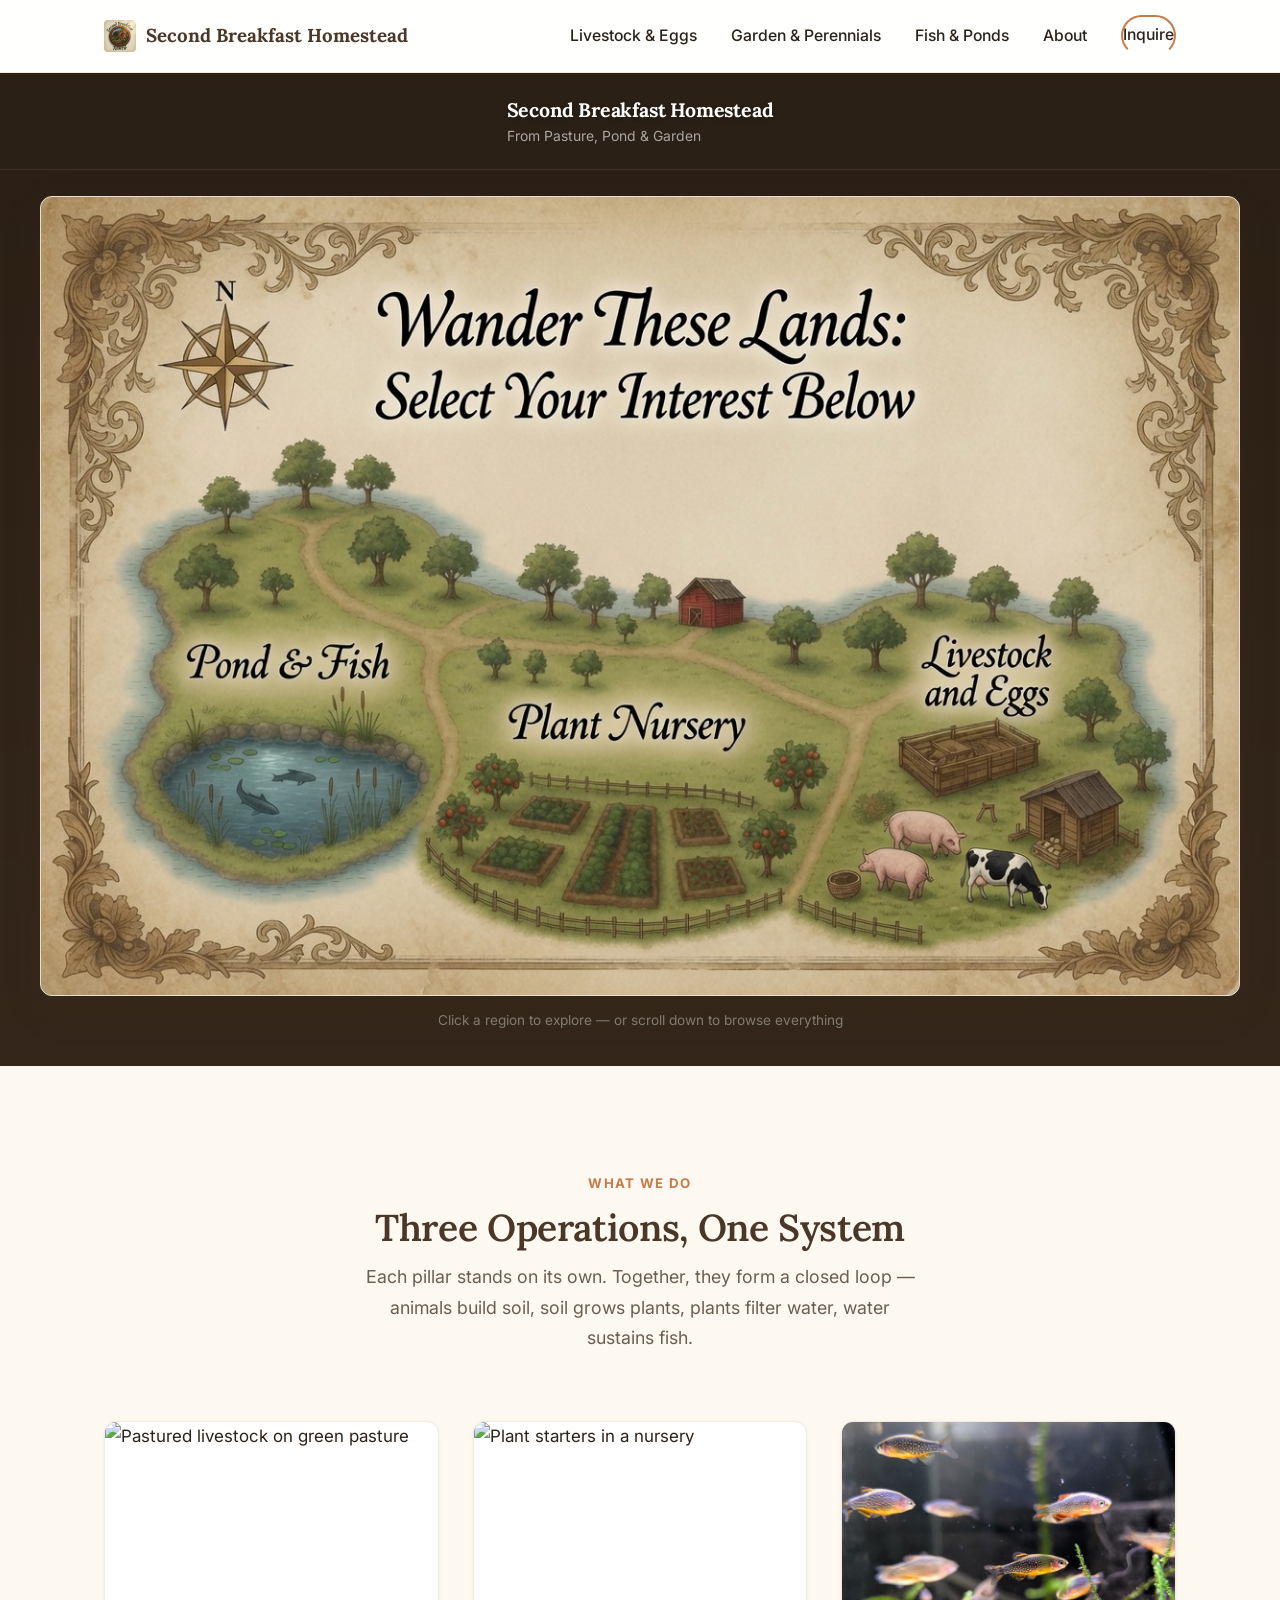
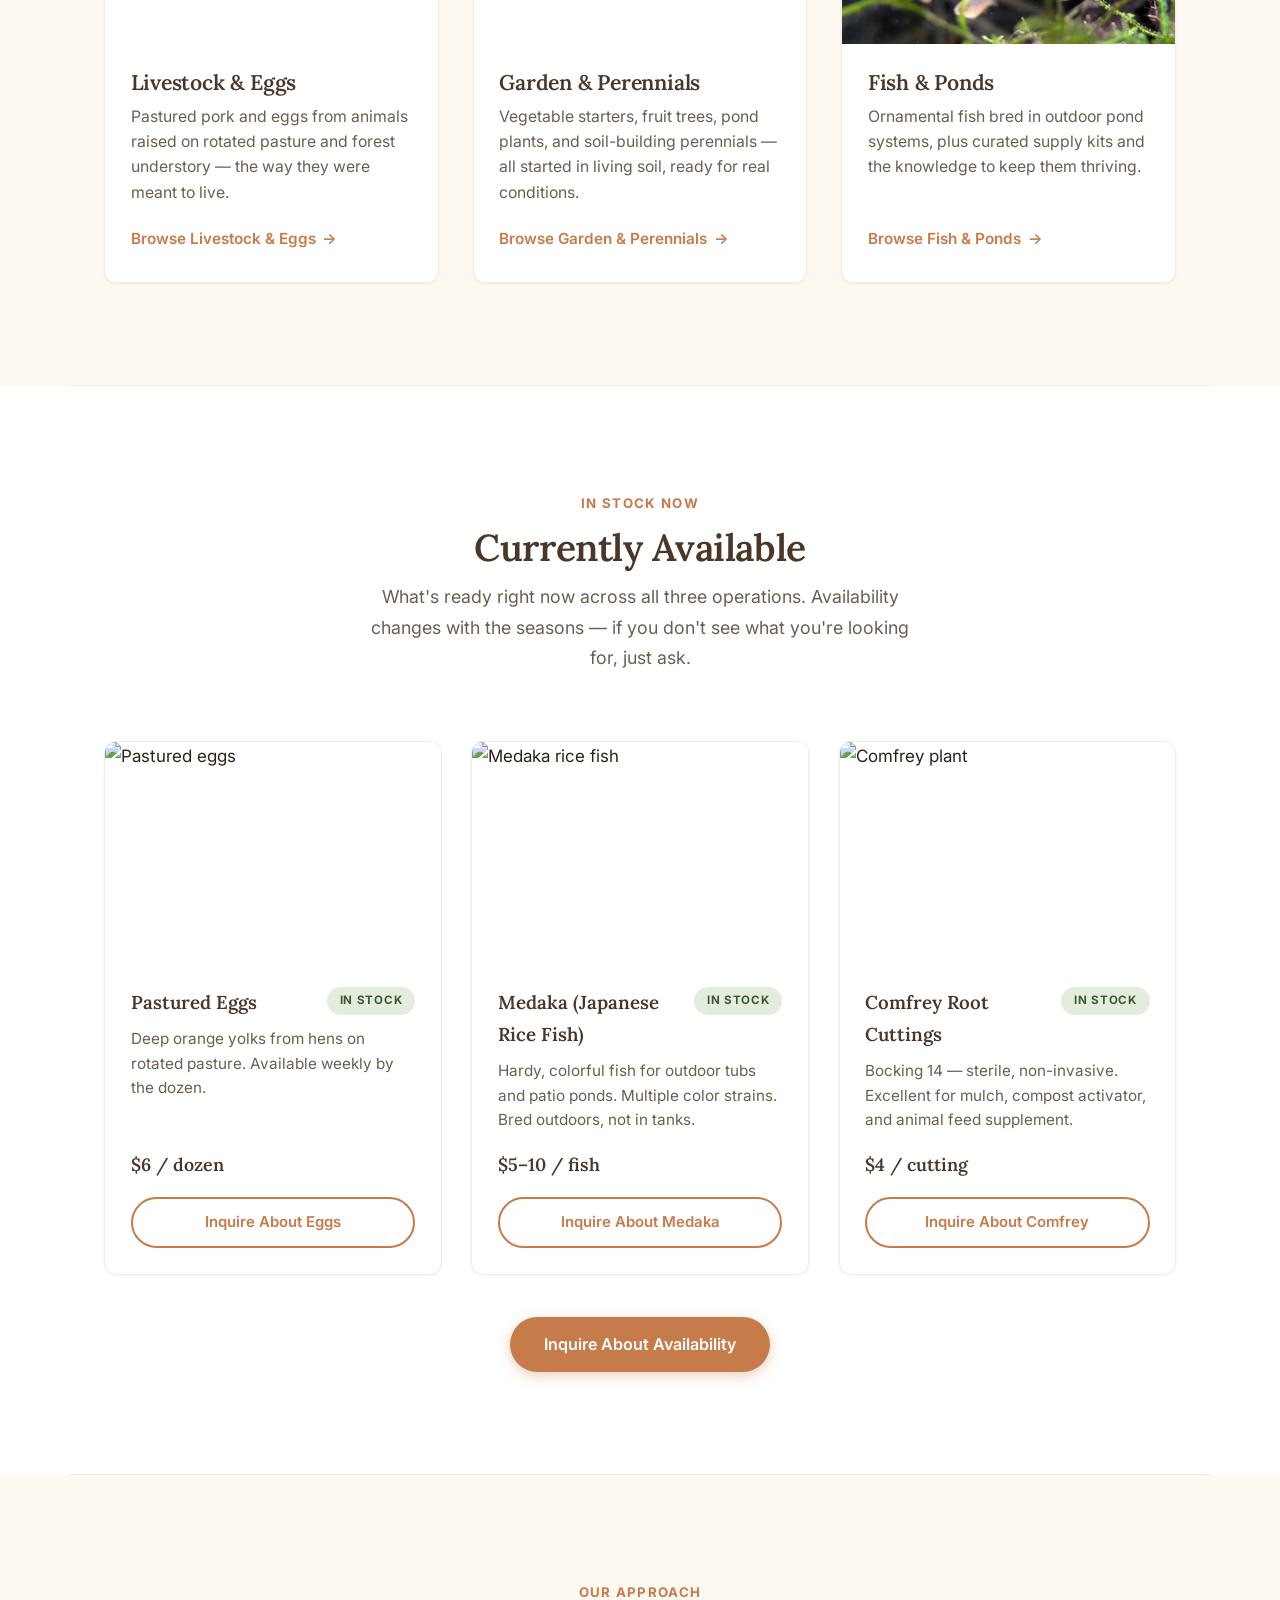
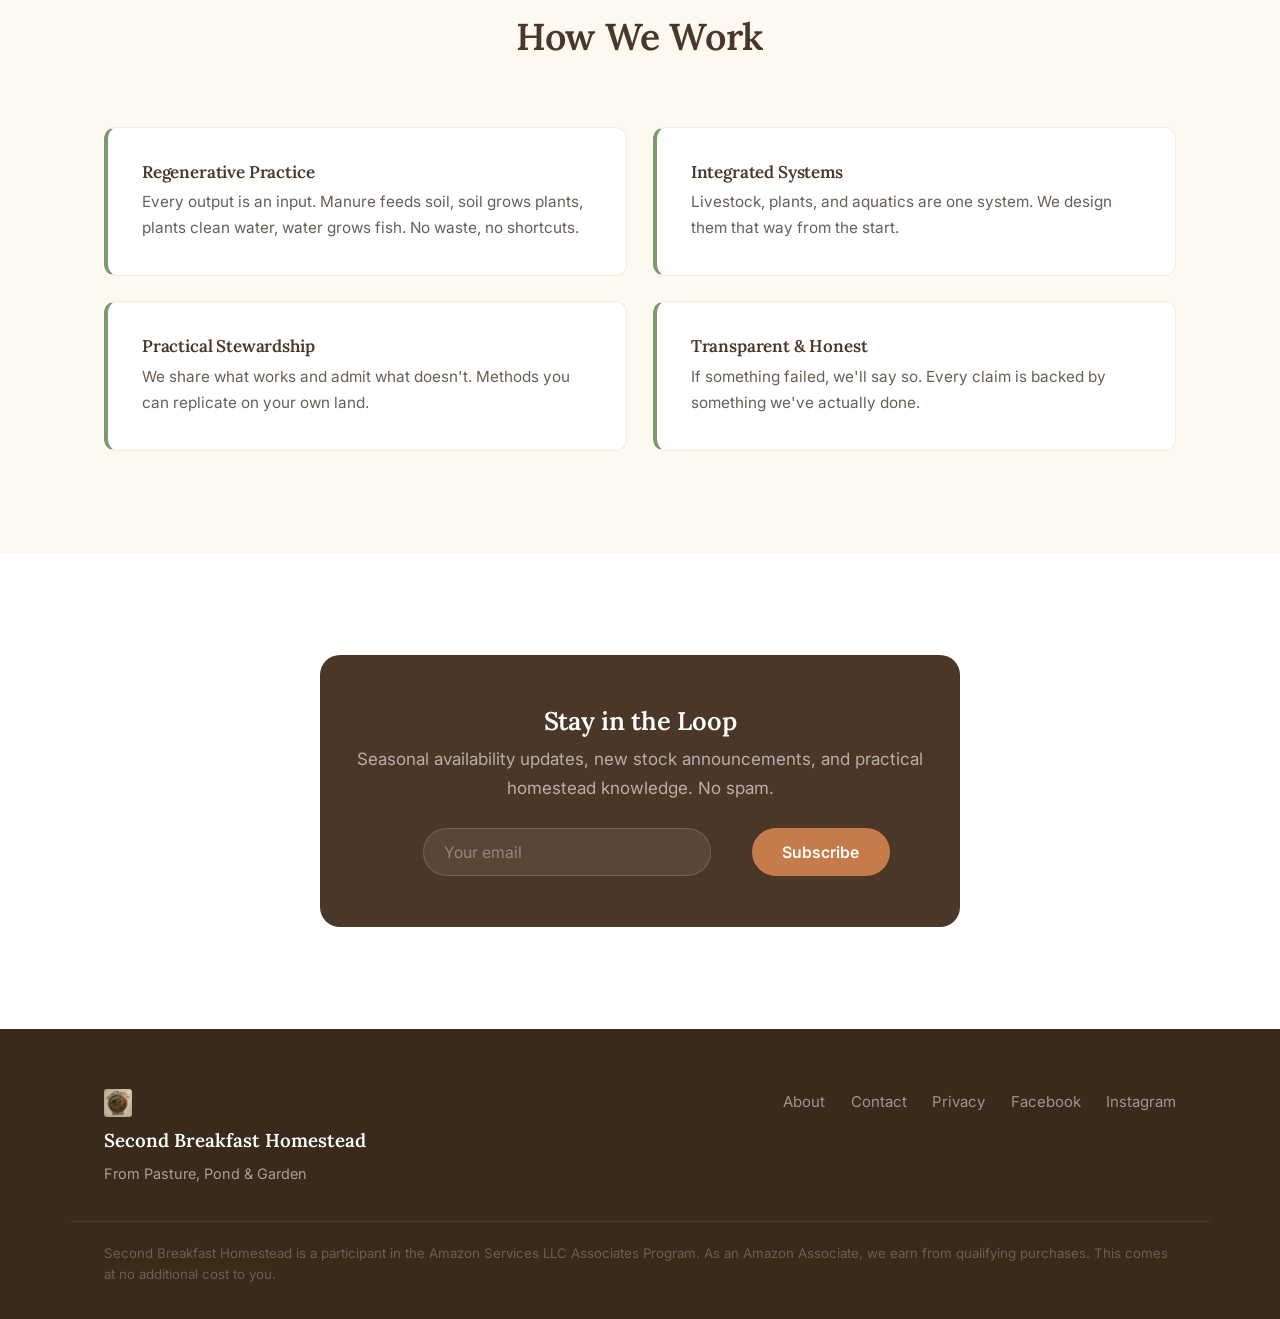
==== index.html @ 535ff6d3 "Dark pastoral backdrop behind header and map, logo removed - Wrapped header + map in .top-block div " ====
<!DOCTYPE html>
<html lang="en">
<head>
  <meta charset="UTF-8">
  <meta name="viewport" content="width=device-width, initial-scale=1.0">
  <title>Second Breakfast Homestead — From Pasture, Pond &amp; Garden</title>
  <meta name="description" content="Regenerative livestock, productive plants, and thriving aquatic life — raised with methods that build soil, clean water, and feed families. Browse what's available and inquire directly.">
  <link rel="preconnect" href="https://fonts.googleapis.com">
  <link rel="preconnect" href="https://fonts.gstatic.com" crossorigin>
  <link href="https://fonts.googleapis.com/css2?family=Inter:wght@400;500;600;700&family=Lora:ital,wght@0,500;0,600;0,700;1,500&display=swap" rel="stylesheet">
  <link rel="stylesheet" href="assets/css/style.css">
  <link rel="icon" type="image/svg+xml" href="data:image/svg+xml,<svg xmlns='http://www.w3.org/2000/svg' viewBox='0 0 100 100'><text y='.9em' font-size='90'>🌱</text></svg>">

  <meta property="og:title" content="Second Breakfast Homestead — From Pasture, Pond &amp; Garden">
  <meta property="og:description" content="Browse what's available from our working homestead: pastured livestock, plant starters, and ornamental fish.">
  <meta property="og:type" content="website">
  <meta property="og:url" content="https://secondbreakfasthomestead.com/">
  <meta property="og:site_name" content="Second Breakfast Homestead">
  <meta property="og:image" content="https://picsum.photos/seed/pasture/1200/630">

  <script type="application/ld+json">
  {
    "@context": "https://schema.org",
    "@type": "Organization",
    "name": "Second Breakfast Homestead",
    "url": "https://secondbreakfasthomestead.com",
    "description": "Regenerative livestock, productive plants, and thriving aquatic life — from pasture, pond, and garden.",
    "parentOrganization": {"@type": "Organization", "name": "Second Breakfast Ranch LLC"}
  }
  </script>
</head>
<body>

<nav class="site-nav">
  <div class="nav-inner">
    <a href="/" class="nav-brand"><img class="nav-logo" src="assets/images/logo.jpg" alt="Second Breakfast Homestead" width="32" height="32">Second Breakfast Homestead</a>
    <ul class="nav-links">
      <li><a href="livestock-eggs.html">Livestock &amp; Eggs</a></li>
      <li><a href="garden-perennials.html">Garden &amp; Perennials</a></li>
      <li><a href="fish-ponds.html">Fish &amp; Ponds</a></li>
      <li><a href="about.html">About</a></li>
      <li><a href="contact.html" class="btn btn-outline btn-sm">Inquire</a></li>
    </ul>
  </div>
</nav>

<!-- Top Block: dark pastoral background -->
<div class="top-block">

<header class="hero-mini">
  <div>
    <h1 class="hero-mini-title">Second Breakfast Homestead</h1>
    <p class="hero-mini-tagline">From Pasture, Pond &amp; Garden</p>
  </div>
</header>

<section id="homestead-map" class="map-hero">
  <figure class="homestead-map">
    <img
      src="assets/images/homestead-map.jpg"
      alt="Hand-drawn Tolkien-style map of Second Breakfast Homestead — three regions connected by winding paths: Pond &amp; Fish, Plant Nursery, and Livestock &amp; Eggs. Click a region to explore."
      loading="eager"
    >
    <a href="fish-ponds.html" class="map-zone map-zone-left" title="Explore Pond &amp; Fish" aria-label="Pond and Fish section">
      <span class="map-zone-label">Pond &amp; Fish</span>
    </a>
    <a href="garden-perennials.html" class="map-zone map-zone-center" title="Explore Plant Nursery" aria-label="Plant Nursery section">
      <span class="map-zone-label">Plant Nursery</span>
    </a>
    <a href="livestock-eggs.html" class="map-zone map-zone-right" title="Explore Livestock &amp; Eggs" aria-label="Livestock and Eggs section">
      <span class="map-zone-label">Livestock &amp; Eggs</span>
    </a>
  </figure>
  <p class="map-instruction">Click a region to explore — or scroll down to browse everything</p>
</section>

</div><!-- /top-block -->

<main>

  <!-- Three Pillars -->
  <section class="section">
    <div class="container">
      <div class="section-header">
        <span class="section-label">What We Do</span>
        <h2>Three Operations, One System</h2>
        <p>Each pillar stands on its own. Together, they form a closed loop — animals build soil, soil grows plants, plants filter water, water sustains fish.</p>
      </div>
      <div class="pillars-grid">
        <!-- Livestock -->
        <article class="pillar-card">
          <img
            class="pillar-card-img"
            src="https://picsum.photos/seed/piglets/600/400"
            alt="Pastured livestock on green pasture"
            loading="lazy"
          >
          <div class="pillar-card-body">
            <h3>Livestock &amp; Eggs</h3>
            <p>Pastured pork and eggs from animals raised on rotated pasture and forest understory — the way they were meant to live.</p>
            <a href="livestock-eggs.html" class="pillar-link">Browse Livestock &amp; Eggs</a>
          </div>
        </article>

        <!-- Garden -->
        <article class="pillar-card">
          <img
            class="pillar-card-img"
            src="https://picsum.photos/seed/seedlings/600/400"
            alt="Plant starters in a nursery"
            loading="lazy"
          >
          <div class="pillar-card-body">
            <h3>Garden &amp; Perennials</h3>
            <p>Vegetable starters, fruit trees, pond plants, and soil-building perennials — all started in living soil, ready for real conditions.</p>
            <a href="garden-perennials.html" class="pillar-link">Browse Garden &amp; Perennials</a>
          </div>
        </article>

        <!-- Fish -->
        <article class="pillar-card">
          <img
            class="pillar-card-img"
            src="assets/images/celestial-pearl-danios.jpg"
            alt="Celestial Pearl Danios in a planted aquarium"
            loading="lazy"
          >
          <div class="pillar-card-body">
            <h3>Fish &amp; Ponds</h3>
            <p>Ornamental fish bred in outdoor pond systems, plus curated supply kits and the knowledge to keep them thriving.</p>
            <a href="fish-ponds.html" class="pillar-link">Browse Fish &amp; Ponds</a>
          </div>
        </article>
      </div>
    </div>
  </section>

  <hr class="section-divider">

  <!-- Currently Available -->
  <section id="available" class="section section-alt">
    <div class="container">
      <div class="section-header">
        <span class="section-label">In Stock Now</span>
        <h2>Currently Available</h2>
        <p>What's ready right now across all three operations. Availability changes with the seasons — if you don't see what you're looking for, just ask.</p>
      </div>

      <div class="availability-grid">
        <!-- Eggs -->
        <div class="product-card">
          <img class="product-card-img" src="https://picsum.photos/seed/fresheggs/600/380" alt="Pastured eggs" loading="lazy">
          <div class="product-card-body">
            <div class="product-header">
              <span class="product-name">Pastured Eggs</span>
              <span class="product-badge badge-in-stock">In Stock</span>
            </div>
            <p class="product-desc">Deep orange yolks from hens on rotated pasture. Available weekly by the dozen.</p>
            <div class="product-price">$6 / dozen</div>
            <a href="contact.html?item=Pastured%20Eggs" class="btn-inquire">Inquire About Eggs</a>
          </div>
        </div>

        <!-- Medaka -->
        <div class="product-card">
          <img class="product-card-img" src="https://picsum.photos/seed/medakafish/600/380" alt="Medaka rice fish" loading="lazy">
          <div class="product-card-body">
            <div class="product-header">
              <span class="product-name">Medaka (Japanese Rice Fish)</span>
              <span class="product-badge badge-in-stock">In Stock</span>
            </div>
            <p class="product-desc">Hardy, colorful fish for outdoor tubs and patio ponds. Multiple color strains. Bred outdoors, not in tanks.</p>
            <div class="product-price">$5–10 / fish</div>
            <a href="contact.html?item=Medaka" class="btn-inquire">Inquire About Medaka</a>
          </div>
        </div>

        <!-- Comfrey -->
        <div class="product-card">
          <img class="product-card-img" src="https://picsum.photos/seed/comfrey/600/380" alt="Comfrey plant" loading="lazy">
          <div class="product-card-body">
            <div class="product-header">
              <span class="product-name">Comfrey Root Cuttings</span>
              <span class="product-badge badge-in-stock">In Stock</span>
            </div>
            <p class="product-desc">Bocking 14 — sterile, non-invasive. Excellent for mulch, compost activator, and animal feed supplement.</p>
            <div class="product-price">$4 / cutting</div>
            <a href="contact.html?item=Comfrey%20Cuttings" class="btn-inquire">Inquire About Comfrey</a>
          </div>
        </div>
      </div>

      <div class="availability-cta">
        <a href="contact.html" class="btn btn-primary">Inquire About Availability</a>
      </div>
    </div>
  </section>

  <hr class="section-divider">

  <!-- Values -->
  <section class="section">
    <div class="container">
      <div class="section-header">
        <span class="section-label">Our Approach</span>
        <h2>How We Work</h2>
      </div>
      <div class="values-grid">
        <div class="value-card">
          <h4>Regenerative Practice</h4>
          <p>Every output is an input. Manure feeds soil, soil grows plants, plants clean water, water grows fish. No waste, no shortcuts.</p>
        </div>
        <div class="value-card">
          <h4>Integrated Systems</h4>
          <p>Livestock, plants, and aquatics are one system. We design them that way from the start.</p>
        </div>
        <div class="value-card">
          <h4>Practical Stewardship</h4>
          <p>We share what works and admit what doesn't. Methods you can replicate on your own land.</p>
        </div>
        <div class="value-card">
          <h4>Transparent &amp; Honest</h4>
          <p>If something failed, we'll say so. Every claim is backed by something we've actually done.</p>
        </div>
      </div>
    </div>
  </section>

  <!-- Newsletter -->
  <section class="section section-alt">
    <div class="container">
      <div class="newsletter-block">
        <h3>Stay in the Loop</h3>
        <p>Seasonal availability updates, new stock announcements, and practical homestead knowledge. No spam.</p>
        <form action="https://app.kit.com/forms/REPLACE_WITH_FORM_ID/subscriptions" class="seva-form formkit-form" method="post" data-sv-form="REPLACE_WITH_FORM_ID" data-uid="REPLACE_WITH_UID" data-format="inline" data-version="5" data-options="{&quot;settings&quot;:{&quot;after_subscribe&quot;:{&quot;action&quot;:&quot;message&quot;,&quot;success_message&quot;:&quot;Success! Now check your email.&quot;},&quot;recaptcha&quot;:{&quot;enabled&quot;:false}}}" style="max-width: 500px; margin: 0 auto; width: 100%;">
          <div data-style="full" style="display: block; width: 100%;">
            <div data-element="column" class="formkit-column" style="padding: 0;">
              <ul class="formkit-alert formkit-alert-error" data-element="errors" data-group="alert"></ul>
              <div data-element="fields" class="seva-fields formkit-fields" style="display: flex; gap: 8px; justify-content: center; flex-wrap: wrap;">
                <div class="formkit-field" style="flex: 1; min-width: 160px;">
                  <input class="formkit-input" name="email_address" aria-label="Email Address" placeholder="Your email" required type="email">
                </div>
                <button data-element="submit" class="formkit-submit" style="font-family: var(--font-body);">
                  <div class="formkit-spinner" style="display: none;"><div></div><div></div><div></div></div>
                  <span>Subscribe</span>
                </button>
              </div>
            </div>
          </div>
        </form>
      </div>
    </div>
  </section>

</main>

<footer class="site-footer">
  <div class="footer-inner">
    <div>
      <img class="footer-logo" src="assets/images/logo.jpg" alt="Second Breakfast Homestead" width="28" height="28">
      <div class="footer-brand">Second Breakfast Homestead</div>
      <div style="font-size:0.85rem; margin-top:0.2rem;">From Pasture, Pond &amp; Garden</div>
    </div>
    <ul class="footer-links">
      <li><a href="about.html">About</a></li>
      <li><a href="contact.html">Contact</a></li>
      <li><a href="privacy.html">Privacy</a></li>
      <li><a href="https://www.facebook.com/SecondBreakfastRanch/" rel="noopener" target="_blank">Facebook</a></li>
      <li><a href="https://www.instagram.com/secondbreakfasthomestead" rel="noopener" target="_blank">Instagram</a></li>
    </ul>
  </div>
  <div class="footer-disclosure">
    <p>Second Breakfast Homestead is a participant in the Amazon Services LLC Associates Program. As an Amazon Associate, we earn from qualifying purchases. This comes at no additional cost to you.</p>
  </div>
</footer>

</body>
</html>
---- assets/css/style.css ----
/* ========================================
   Second Breakfast Homestead — Main Stylesheet v2
   From Pasture, Pond & Garden
   Modern, clean, grounded.
   ======================================== */

:root {
  /* Core palette */
  --color-primary: #C67B4B;
  --color-primary-dark: #A86235;
  --color-primary-light: #E8C9B0;
  --color-secondary: #7A9A6B;
  --color-secondary-dark: #5F7A52;
  --color-secondary-light: #C5D9B8;
  --color-dark: #4A3728;
  --color-dark-soft: #3A2A1C;
  --color-light: #FDF8F0;
  --color-accent: #6B8E9B;
  --color-accent-dark: #52717C;
  --color-accent-light: #B8CFD7;

  /* Derived */
  --color-text: #2D2219;
  --color-text-light: #6B5E52;
  --color-text-muted: #9B8E82;
  --color-border: #E8DDD0;
  --color-border-light: #F2EBE2;
  --color-card-bg: #FFFFFF;

  /* Typography */
  --font-heading: 'Lora', 'Merriweather', Georgia, serif;
  --font-body: 'Inter', 'Source Sans 3', -apple-system, sans-serif;

  /* Spacing */
  --max-width: 1140px;
  --section-gap: 6rem;

  /* Shadows */
  --shadow-sm: 0 1px 3px rgba(74, 55, 40, 0.06);
  --shadow-md: 0 4px 16px rgba(74, 55, 40, 0.08);
  --shadow-lg: 0 12px 40px rgba(74, 55, 40, 0.12);
  --shadow-xl: 0 20px 60px rgba(74, 55, 40, 0.15);

  /* Radius */
  --radius-sm: 6px;
  --radius-md: 12px;
  --radius-lg: 20px;

  /* Transitions */
  --transition: 0.25s ease;
  --transition-slow: 0.35s ease;
}

/* ========================================
   Reset & Base
   ======================================== */
*, *::before, *::after {
  box-sizing: border-box;
  margin: 0;
  padding: 0;
}

html {
  font-size: 17px;
  scroll-behavior: smooth;
}

body {
  font-family: var(--font-body);
  color: var(--color-text);
  background: var(--color-light);
  line-height: 1.7;
  -webkit-font-smoothing: antialiased;
}

img {
  max-width: 100%;
  height: auto;
  display: block;
}

/* ========================================
   Typography Scale
   ======================================== */
h1, h2, h3, h4, h5 {
  font-family: var(--font-heading);
  font-weight: 600;
  line-height: 1.2;
  color: var(--color-dark);
  letter-spacing: -0.01em;
}

h1 { font-size: clamp(2.2rem, 5vw, 3.4rem); }
h2 { font-size: clamp(1.6rem, 3vw, 2.2rem); }
h3 { font-size: 1.3rem; }
h4 { font-size: 1.05rem; }

p {
  margin-bottom: 1rem;
  color: var(--color-text-light);
}
p:last-child { margin-bottom: 0; }

a {
  color: var(--color-primary);
  text-decoration: none;
  transition: color var(--transition);
}
a:hover { color: var(--color-primary-dark); }

/* ========================================
   Layout Utilities
   ======================================== */
.container {
  max-width: var(--max-width);
  margin: 0 auto;
  padding: 0 2rem;
}

.section {
  padding: var(--section-gap) 0;
}

.section-sm {
  padding: 3.5rem 0;
}

.section-alt {
  background: #FFF;
}

.section-header {
  text-align: center;
  margin-bottom: 4rem;
}

.section-header h2 {
  margin-bottom: 0.75rem;
}

.section-header p {
  color: var(--color-text-light);
  max-width: 560px;
  margin: 0 auto;
  font-size: 1.05rem;
}

.section-label {
  display: inline-block;
  font-family: var(--font-body);
  font-size: 0.78rem;
  font-weight: 700;
  text-transform: uppercase;
  letter-spacing: 0.1em;
  color: var(--color-primary);
  margin-bottom: 0.6rem;
}

/* ========================================
   Navigation
   ======================================== */
.site-nav {
  background: rgba(255, 255, 255, 0.92);
  backdrop-filter: blur(12px);
  -webkit-backdrop-filter: blur(12px);
  border-bottom: 1px solid var(--color-border-light);
  padding: 0.9rem 0;
  position: sticky;
  top: 0;
  z-index: 100;
}

.nav-inner {
  display: flex;
  align-items: center;
  justify-content: space-between;
  max-width: var(--max-width);
  margin: 0 auto;
  padding: 0 2rem;
}

.nav-brand {
  font-family: var(--font-heading);
  font-size: 1.1rem;
  font-weight: 700;
  color: var(--color-dark);
  text-decoration: none;
  display: flex;
  align-items: center;
  gap: 0.6rem;
}
.nav-brand:hover { color: var(--color-primary); }

.nav-logo {
  height: 32px;
  width: auto;
  border-radius: 4px;
}

.nav-links {
  display: flex;
  align-items: center;
  gap: 2rem;
  list-style: none;
}

.nav-links a {
  color: var(--color-text);
  font-size: 0.93rem;
  font-weight: 500;
  padding: 0.3rem 0;
  border-bottom: 2px solid transparent;
  transition: border-color var(--transition), color var(--transition);
}
.nav-links a:hover,
.nav-links a.active {
  color: var(--color-primary);
  border-bottom-color: var(--color-primary);
}

/* ========================================
   Buttons
   ======================================== */
.btn {
  display: inline-flex;
  align-items: center;
  gap: 0.4rem;
  padding: 0.8rem 2rem;
  font-family: var(--font-body);
  font-size: 0.95rem;
  font-weight: 600;
  border: none;
  border-radius: 50px;
  cursor: pointer;
  text-decoration: none;
  transition: all var(--transition);
  white-space: nowrap;
}

.btn-primary {
  background: var(--color-primary);
  color: #FFF;
  box-shadow: 0 4px 14px rgba(198, 123, 75, 0.35);
}
.btn-primary:hover {
  background: var(--color-primary-dark);
  color: #FFF;
  box-shadow: 0 6px 20px rgba(198, 123, 75, 0.45);
  transform: translateY(-2px);
}

.btn-outline {
  background: transparent;
  border: 2px solid var(--color-primary);
  color: var(--color-primary);
}
.btn-outline:hover {
  background: var(--color-primary);
  color: #FFF;
  transform: translateY(-2px);
}

.btn-white {
  background: #FFF;
  color: var(--color-dark);
  box-shadow: var(--shadow-md);
}
.btn-white:hover {
  box-shadow: var(--shadow-lg);
  transform: translateY(-2px);
}

.btn-sm {
  padding: 0.55rem 1.3rem;
  font-size: 0.85rem;
}

/* ========================================
   Top Block — dark pastoral backdrop
   ======================================== */
.top-block {
  background:
    linear-gradient(rgba(30, 22, 14, 0.72), rgba(36, 26, 16, 0.58)),
    url('https://picsum.photos/seed/pasture/1600/800') center/cover no-repeat;
  background-color: var(--color-dark);
}

/* ========================================
   Compact Header
   ======================================== */
.hero-mini {
  display: flex;
  align-items: center;
  justify-content: center;
  padding: 1.5rem 1.5rem 1.25rem;
  background: none;
  border-bottom: 1px solid rgba(255,255,255,0.08);
}

.hero-mini-title {
  font-family: var(--font-heading);
  font-size: 1.15rem;
  font-weight: 700;
  color: #FFF;
  line-height: 1.2;
  margin: 0;
  text-shadow: 0 1px 4px rgba(0,0,0,0.3);
}

.hero-mini-tagline {
  font-family: var(--font-body);
  font-size: 0.82rem;
  color: rgba(255,255,255,0.6);
  margin: 0.15rem 0 0;
}

/* ========================================
   Map Hero
   ======================================== */
.map-hero {
  padding: 1.5rem 0 2rem;
  background: none;
}

.map-instruction {
  text-align: center;
  font-size: 0.8rem;
  color: rgba(255,255,255,0.4);
  margin-top: 0.75rem;
  padding: 0 1.5rem;
}

/* ========================================
   Pillar Section
   ======================================== */
.pillars-grid {
  display: grid;
  grid-template-columns: repeat(3, 1fr);
  gap: 2rem;
  align-items: stretch;
}

.pillar-card {
  background: var(--color-card-bg);
  border-radius: var(--radius-md);
  overflow: hidden;
  box-shadow: var(--shadow-sm);
  transition: transform var(--transition-slow), box-shadow var(--transition-slow);
  border: 1px solid var(--color-border-light);
  display: flex;
  flex-direction: column;
  height: 100%;
}

.pillar-card:hover {
  transform: translateY(-6px);
  box-shadow: var(--shadow-lg);
}

.pillar-card-img {
  width: 100%;
  aspect-ratio: 3 / 2;
  object-fit: cover;
}

.pillar-card-body {
  padding: 1.5rem 1.5rem 1.75rem;
  display: flex;
  flex-direction: column;
  flex: 1;
}

.pillar-card-body h3 {
  font-size: 1.25rem;
  margin-bottom: 0.5rem;
}

.pillar-card-body p {
  color: var(--color-text-light);
  font-size: 0.93rem;
  margin-bottom: 1.25rem;
  line-height: 1.6;
  flex: 1;
}

.pillar-link {
  display: inline-flex;
  align-items: center;
  gap: 0.4rem;
  font-weight: 600;
  font-size: 0.9rem;
  color: var(--color-primary);
  transition: gap var(--transition);
}
.pillar-link:hover { gap: 0.6rem; }
.pillar-link::after {
  content: "→";
  transition: transform var(--transition);
}

/* ========================================
   Availability Section
   ======================================== */
.availability-grid {
  display: grid;
  grid-template-columns: repeat(3, 1fr);
  gap: 1.75rem;
  align-items: stretch;
}

.product-card {
  background: #FFF;
  border: 1px solid var(--color-border-light);
  border-radius: var(--radius-md);
  overflow: hidden;
  box-shadow: var(--shadow-sm);
  display: flex;
  flex-direction: column;
  height: 100%;
  transition: transform var(--transition-slow), box-shadow var(--transition-slow);
}
.product-card:hover {
  transform: translateY(-4px);
  box-shadow: var(--shadow-md);
}

.product-card-img {
  width: 100%;
  aspect-ratio: 3 / 2;
  object-fit: contain;
  background: #FFF;
}

.product-card-body {
  padding: 1.25rem 1.5rem 1.5rem;
  display: flex;
  flex-direction: column;
  flex: 1;
}

.product-header {
  display: flex;
  justify-content: space-between;
  align-items: flex-start;
  gap: 0.75rem;
  margin-bottom: 0.5rem;
}

.product-name {
  font-family: var(--font-heading);
  font-size: 1.1rem;
  font-weight: 600;
  color: var(--color-dark);
}

.product-badge {
  font-size: 0.68rem;
  font-weight: 700;
  padding: 0.25rem 0.75rem;
  border-radius: 50px;
  text-transform: uppercase;
  letter-spacing: 0.06em;
  white-space: nowrap;
  flex-shrink: 0;
}

.badge-in-stock  { background: #E4EDDD; color: #3D5A2E; }
.badge-coming-soon { background: #F5E6D8; color: #8B5E34; }
.badge-seasonal  { background: #DDE8EC; color: #3D5A6E; }
.badge-inquiry   { background: #F0EDE8; color: #6B5E52; }

.product-desc {
  color: var(--color-text-light);
  font-size: 0.9rem;
  line-height: 1.6;
  flex: 1;
  margin-bottom: 1rem;
}

.product-price {
  font-family: var(--font-heading);
  font-size: 1.05rem;
  font-weight: 600;
  color: var(--color-dark);
  margin-bottom: 1rem;
}

.btn-inquire {
  display: inline-flex;
  align-items: center;
  justify-content: center;
  gap: 0.4rem;
  width: 100%;
  padding: 0.65rem 0;
  text-align: center;
  font-family: var(--font-body);
  font-size: 0.88rem;
  font-weight: 600;
  color: var(--color-primary);
  background: transparent;
  border: 2px solid var(--color-primary);
  border-radius: 50px;
  cursor: pointer;
  text-decoration: none;
  transition: all var(--transition);
}
.btn-inquire:hover {
  background: var(--color-primary);
  color: #FFF;
  transform: translateY(-1px);
  box-shadow: 0 4px 12px rgba(198, 123, 75, 0.25);
}

/* ========================================
   Values Section
   ======================================== */
.values-grid {
  display: grid;
  grid-template-columns: repeat(2, 1fr);
  gap: 1.5rem;
  grid-auto-rows: 1fr;
}

.value-card {
  padding: 2rem;
  background: #FFF;
  border: 1px solid var(--color-border-light);
  border-radius: var(--radius-md);
  border-left: 4px solid var(--color-secondary);
  transition: box-shadow var(--transition);
  height: 100%;
  display: flex;
  flex-direction: column;
}
.value-card:hover {
  box-shadow: var(--shadow-sm);
}

.value-card h4 {
  font-size: 1rem;
  margin-bottom: 0.4rem;
  color: var(--color-dark);
}

.value-card p {
  color: var(--color-text-light);
  font-size: 0.9rem;
}

/* ========================================
   Newsletter Block
   ======================================== */
.newsletter-block {
  text-align: center;
  padding: 3rem 2rem;
  background: var(--color-dark);
  color: rgba(255,255,255,0.7);
  border-radius: var(--radius-lg);
  max-width: 640px;
  margin: 0 auto;
}

.newsletter-block h3 {
  color: #FFF;
  font-size: 1.5rem;
  margin-bottom: 0.5rem;
}

.newsletter-block p {
  color: rgba(255,255,255,0.6);
  margin-bottom: 1.5rem;
}

.formkit-form {
  display: flex;
  gap: 0.5rem;
  justify-content: center;
  flex-wrap: wrap;
}

.formkit-input {
  padding: 0.8rem 1.2rem;
  border: 1px solid rgba(255,255,255,0.15);
  border-radius: 50px;
  background: rgba(255,255,255,0.08);
  color: #FFF;
  font-size: 0.93rem;
  min-width: 240px;
  font-family: var(--font-body);
  transition: border-color var(--transition);
}
.formkit-input::placeholder { color: rgba(255,255,255,0.35); }
.formkit-input:focus {
  outline: none;
  border-color: var(--color-primary);
}

.formkit-submit {
  padding: 0.8rem 1.8rem;
  background: var(--color-primary);
  color: #FFF;
  border: none;
  border-radius: 50px;
  font-weight: 600;
  font-size: 0.93rem;
  cursor: pointer;
  transition: all var(--transition);
  font-family: var(--font-body);
}
.formkit-submit:hover {
  background: var(--color-primary-dark);
  box-shadow: 0 4px 14px rgba(198, 123, 75, 0.4);
}

/* ========================================
   Availability CTA
   ======================================== */
.availability-cta {
  text-align: center;
  margin-top: 2.5rem;
}

/* ========================================
   CTA Banner
   ======================================== */
.cta-banner {
  text-align: center;
  padding: 4rem 2rem;
  background: linear-gradient(135deg, var(--color-primary-light) 0%, #FDF8F0 50%, var(--color-accent-light) 100%);
  border-radius: var(--radius-lg);
  max-width: var(--max-width);
  margin: 0 auto;
}

.cta-banner h2 {
  margin-bottom: 0.75rem;
}

.cta-banner p {
  color: var(--color-text-light);
  max-width: 480px;
  margin: 0 auto 1.5rem;
}

/* ========================================
   Section Divider
   ======================================== */
.section-divider {
  max-width: var(--max-width);
  margin: 0 auto;
  border: none;
  border-top: 1px solid var(--color-border-light);
}

/* ========================================
   Pillar Page Hero
   ======================================== */
.pillar-hero {
  position: relative;
  min-height: 55vh;
  display: flex;
  align-items: center;
  justify-content: center;
  text-align: center;
  overflow: hidden;
  background: var(--color-dark);
}

.pillar-hero-bg {
  position: absolute;
  inset: 0;
  width: 100%;
  height: 100%;
  object-fit: cover;
  opacity: 0.45;
}

.pillar-hero-overlay {
  position: absolute;
  inset: 0;
  background: linear-gradient(180deg, rgba(58,42,28,0.65) 0%, rgba(58,42,28,0.5) 100%);
}

.pillar-hero-livestock .pillar-hero-overlay { background: linear-gradient(180deg, rgba(74,55,40,0.7) 0%, rgba(167,98,53,0.5) 100%); }
.pillar-hero-plants .pillar-hero-overlay    { background: linear-gradient(180deg, rgba(58,42,28,0.7) 0%, rgba(95,122,82,0.5) 100%); }
.pillar-hero-aquatics .pillar-hero-overlay  { background: linear-gradient(180deg, rgba(58,42,28,0.7) 0%, rgba(82,113,124,0.5) 100%); }

.pillar-hero-content {
  position: relative;
  z-index: 2;
  max-width: 640px;
  padding: 2rem;
}

.pillar-hero-icon {
  font-size: 3.5rem;
  margin-bottom: 1rem;
}

.pillar-hero-content h1 {
  color: #FFF;
  font-size: clamp(2rem, 5vw, 3rem);
  margin-bottom: 1rem;
  text-shadow: 0 2px 20px rgba(0,0,0,0.3);
}

.pillar-hero-content p {
  color: rgba(255,255,255,0.85);
  font-size: 1.05rem;
  text-shadow: 0 1px 8px rgba(0,0,0,0.3);
}

/* ========================================
   Pillar Content Sections
   ======================================== */
.pillar-section {
  padding: 3rem 0;
}

.pillar-section h2 {
  font-size: 1.6rem;
  margin-bottom: 0.5rem;
}

.pillar-section .section-intro {
  color: var(--color-text-light);
  margin-bottom: 2rem;
  max-width: 640px;
  font-size: 1rem;
}

.method-list {
  display: grid;
  grid-template-columns: repeat(3, 1fr);
  gap: 1.5rem;
  grid-auto-rows: 1fr;
}

.method-item {
  padding: 1.5rem;
  background: #FFF;
  border: 1px solid var(--color-border-light);
  border-radius: var(--radius-md);
  border-left: 4px solid var(--color-secondary);
  height: 100%;
  display: flex;
  flex-direction: column;
}

.method-item h4 {
  font-size: 0.95rem;
  margin-bottom: 0.3rem;
}

.method-item p {
  color: var(--color-text-light);
  font-size: 0.88rem;
}

/* ========================================
   Page Hero (generic inner pages)
   ======================================== */
.page-hero {
  text-align: center;
  padding: 4rem 2rem;
  background: linear-gradient(170deg, #FDF8F0 0%, #FFF 100%);
}

.page-hero h1 {
  margin-bottom: 0.75rem;
}

.page-hero p {
  color: var(--color-text-light);
  max-width: 500px;
  margin: 0 auto;
}

/* ========================================
   Content Pages
   ======================================== */
.page-content {
  max-width: 720px;
  margin: 0 auto;
  padding: 3rem 2rem;
}

.page-content h1 { margin-bottom: 1.5rem; }
.page-content h2 { margin-top: 2.5rem; margin-bottom: 1rem; font-size: 1.5rem; }

/* ========================================
   Contact Form
   ======================================== */
.contact-form {
  max-width: 600px;
  margin: 2rem auto 0;
}

.form-group {
  margin-bottom: 1.25rem;
}

.form-group label {
  display: block;
  font-weight: 600;
  font-size: 0.88rem;
  margin-bottom: 0.4rem;
  color: var(--color-dark);
}

.form-group input,
.form-group textarea,
.form-group select {
  width: 100%;
  padding: 0.8rem 1rem;
  border: 1.5px solid var(--color-border);
  border-radius: var(--radius-sm);
  font-family: var(--font-body);
  font-size: 0.93rem;
  color: var(--color-text);
  background: #FFF;
  transition: border-color var(--transition), box-shadow var(--transition);
}
.form-group input:focus,
.form-group textarea:focus,
.form-group select:focus {
  outline: none;
  border-color: var(--color-primary);
  box-shadow: 0 0 0 3px rgba(198, 123, 75, 0.1);
}

.form-group textarea {
  min-height: 130px;
  resize: vertical;
}

.checkbox-group {
  display: flex;
  flex-wrap: wrap;
  gap: 1.25rem;
  margin-top: 0.3rem;
}

.checkbox-group label {
  display: flex;
  align-items: center;
  gap: 0.5rem;
  font-weight: 400;
  font-size: 0.93rem;
  cursor: pointer;
}

.checkbox-group input[type="checkbox"] {
  width: auto;
  accent-color: var(--color-primary);
}

.btn-submit {
  display: inline-flex;
  align-items: center;
  padding: 0.9rem 2.5rem;
  background: var(--color-primary);
  color: #FFF;
  border: none;
  border-radius: 50px;
  font-family: var(--font-body);
  font-size: 0.95rem;
  font-weight: 600;
  cursor: pointer;
  transition: all var(--transition);
  box-shadow: 0 4px 14px rgba(198, 123, 75, 0.3);
}
.btn-submit:hover {
  background: var(--color-primary-dark);
  box-shadow: 0 6px 20px rgba(198, 123, 75, 0.4);
  transform: translateY(-2px);
}

/* ========================================
   Footer
   ======================================== */
.site-footer {
  background: var(--color-dark-soft);
  color: rgba(255,255,255,0.55);
  padding: 3.5rem 0 2rem;
  font-size: 0.9rem;
}

.footer-inner {
  display: flex;
  justify-content: space-between;
  flex-wrap: wrap;
  gap: 2rem;
  max-width: var(--max-width);
  margin: 0 auto;
  padding: 0 2rem;
}

.footer-brand {
  font-family: var(--font-heading);
  font-size: 1.1rem;
  font-weight: 600;
  color: #FFF;
  margin-bottom: 0.3rem;
}

.footer-logo {
  height: 28px;
  width: auto;
  margin-bottom: 0.5rem;
  border-radius: 3px;
  opacity: 0.85;
}

.footer-links {
  display: flex;
  gap: 1.5rem;
  list-style: none;
}

.footer-links a {
  color: rgba(255,255,255,0.5);
  font-size: 0.88rem;
  transition: color var(--transition);
}
.footer-links a:hover { color: #FFF; }

.footer-disclosure {
  max-width: var(--max-width);
  margin: 2rem auto 0;
  padding: 1.25rem 2rem 0;
  border-top: 1px solid rgba(255,255,255,0.08);
  font-size: 0.78rem;
  color: rgba(255,255,255,0.3);
  line-height: 1.6;
}

/* ========================================
   Interactive Homestead Map
   ======================================== */
.homestead-map {
  position: relative;
  max-width: 1200px;
  margin: 0 auto;
  border-radius: var(--radius-md);
  overflow: hidden;
  box-shadow: var(--shadow-lg);
  border: 1px solid var(--color-border);
  background: #F5EDDF;
}

.homestead-map img {
  width: 100%;
  height: auto;
  display: block;
}

.map-zone {
  position: absolute;
  top: 18%;
  bottom: 4%;
  display: flex;
  align-items: center;
  justify-content: center;
  text-decoration: none;
  transition: background 0.25s ease;
  z-index: 2;
  cursor: pointer;
}

.map-zone:hover,
.map-zone:focus-visible {
  background: rgba(198, 123, 75, 0.10);
  outline: none;
}

.map-zone:focus-visible {
  box-shadow: inset 0 0 0 3px var(--color-primary);
  border-radius: 4px;
}

.map-zone-left   { left: 0;       width: 32%; }
.map-zone-center { left: 34%;     width: 32%; }
.map-zone-right  { left: 68%;     width: 32%; }

.map-zone-label {
  font-family: var(--font-heading);
  font-size: clamp(0.8rem, 1.4vw, 1.1rem);
  font-weight: 600;
  color: var(--color-dark);
  background: rgba(253, 248, 240, 0.90);
  padding: 0.45rem 1.1rem;
  border-radius: 50px;
  box-shadow: 0 2px 12px rgba(74, 55, 40, 0.12);
  border: 1px solid var(--color-border);
  opacity: 0;
  transform: translateY(8px);
  transition: all 0.3s ease;
  pointer-events: none;
  white-space: nowrap;
}

.map-zone:hover .map-zone-label,
.map-zone:focus-visible .map-zone-label {
  opacity: 1;
  transform: translateY(0);
}

/* ========================================
   Responsive
   ======================================== */
@media (max-width: 1024px) {
  .availability-grid {
    grid-template-columns: repeat(2, 1fr);
  }
}

@media (max-width: 900px) {
  :root { --section-gap: 4rem; }

  .pillars-grid {
    grid-template-columns: 1fr;
    max-width: 480px;
    margin: 0 auto;
  }

  .availability-grid {
    grid-template-columns: 1fr;
    max-width: 480px;
    margin: 0 auto;
  }

  .values-grid {
    grid-template-columns: 1fr;
  }

  .method-list {
    grid-template-columns: 1fr;
  }

  .pillar-hero {
    min-height: 40vh;
  }
}

@media (max-width: 600px) {
  html { font-size: 16px; }

  .nav-inner {
    flex-direction: column;
    gap: 0.5rem;
  }

  .nav-links {
    gap: 1rem;
    flex-wrap: wrap;
    justify-content: center;
  }

  .hero-mini {
    padding: 1rem 1rem;
  }

  .hero-mini-title {
    font-size: 1rem;
  }

  .footer-inner {
    flex-direction: column;
    gap: 1rem;
  }

  .newsletter-block {
    padding: 2rem 1.25rem;
  }
}
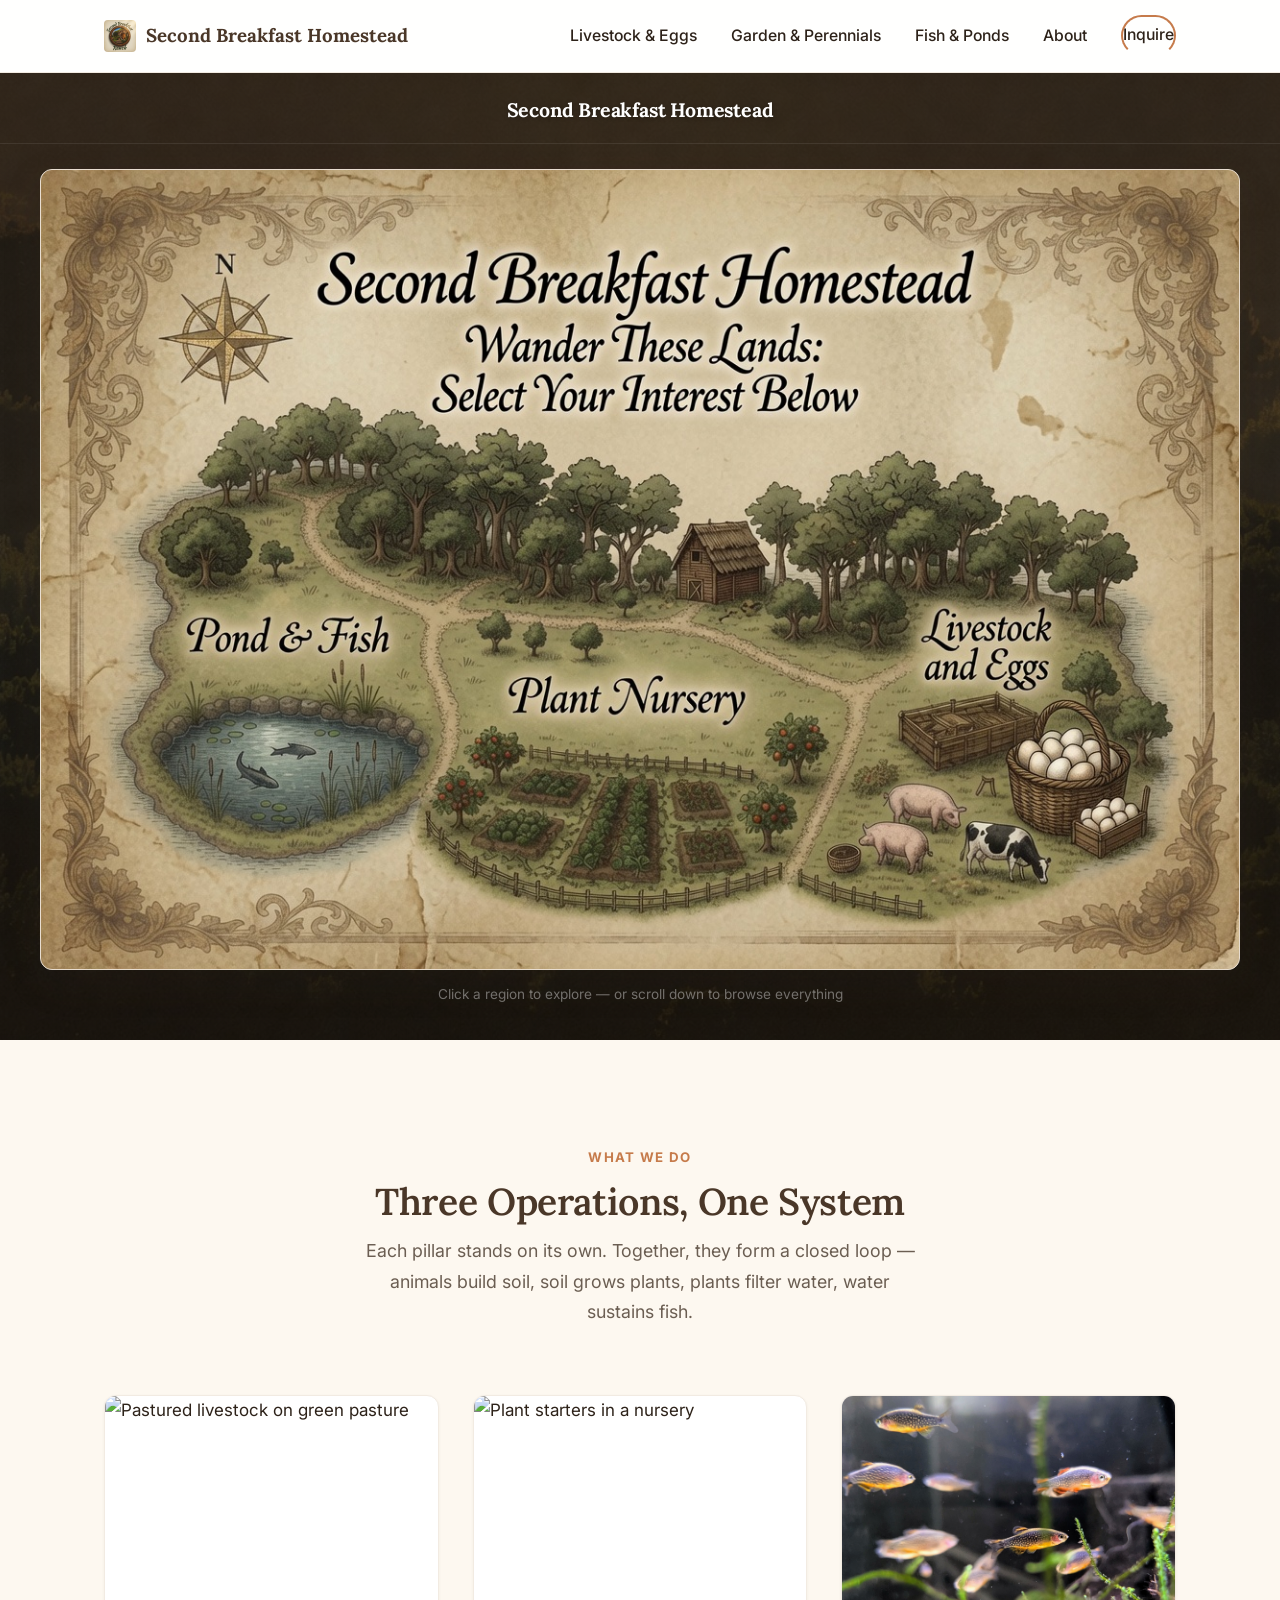
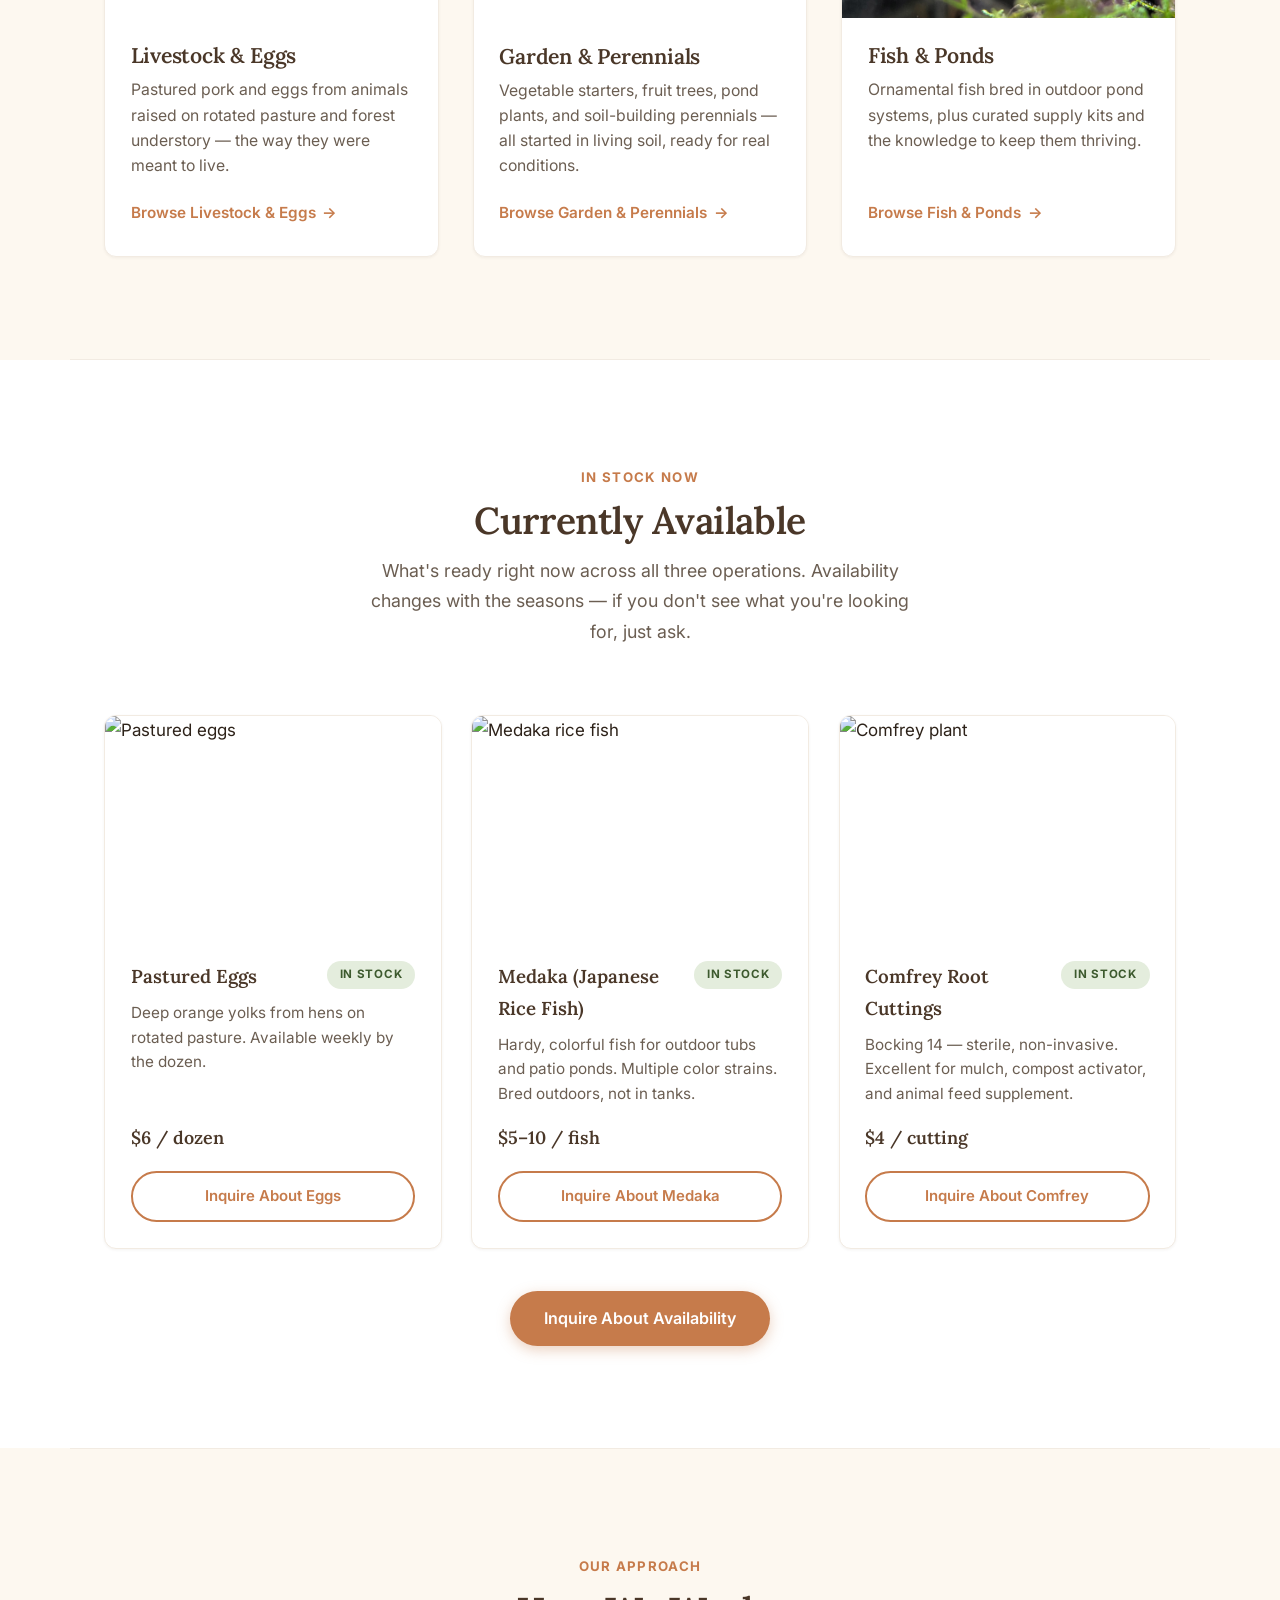
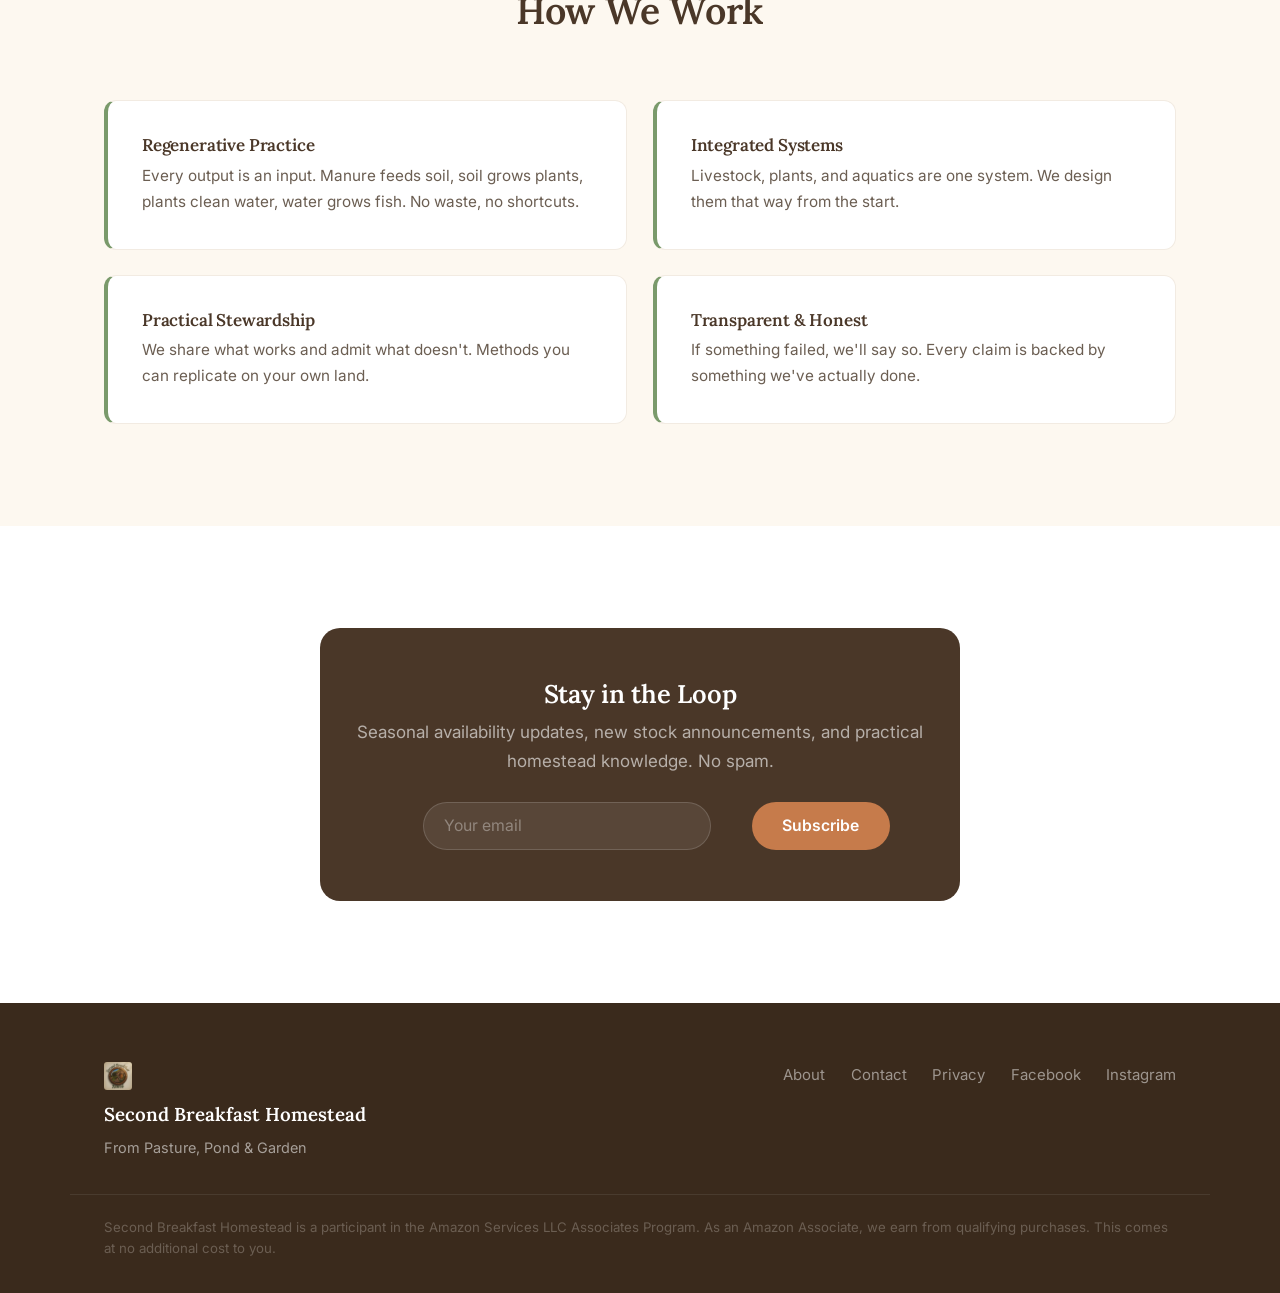
==== commit 68d2a65a: "Simplify header to centered white title only, remove tagline" ====
--- a/index.html
+++ b/index.html
@@ -48,10 +48,7 @@
 <div class="top-block">
 
 <header class="hero-mini">
-  <div>
-    <h1 class="hero-mini-title">Second Breakfast Homestead</h1>
-    <p class="hero-mini-tagline">From Pasture, Pond &amp; Garden</p>
-  </div>
+  <h1 class="hero-mini-title">Second Breakfast Homestead</h1>
 </header>
 
 <section id="homestead-map" class="map-hero">
--- a/assets/css/style.css
+++ b/assets/css/style.css
@@ -281,7 +281,7 @@
 .top-block {
   background:
     linear-gradient(rgba(30, 22, 14, 0.72), rgba(36, 26, 16, 0.58)),
-    url('https://picsum.photos/seed/pasture/1600/800') center/cover no-repeat;
+    url('../images/pasture-bg.jpg') center/cover no-repeat;
   background-color: var(--color-dark);
 }
 
@@ -289,9 +289,7 @@
    Compact Header
    ======================================== */
 .hero-mini {
-  display: flex;
-  align-items: center;
-  justify-content: center;
+  text-align: center;
   padding: 1.5rem 1.5rem 1.25rem;
   background: none;
   border-bottom: 1px solid rgba(255,255,255,0.08);
@@ -305,13 +303,6 @@
   line-height: 1.2;
   margin: 0;
   text-shadow: 0 1px 4px rgba(0,0,0,0.3);
-}
-
-.hero-mini-tagline {
-  font-family: var(--font-body);
-  font-size: 0.82rem;
-  color: rgba(255,255,255,0.6);
-  margin: 0.15rem 0 0;
 }
 
 /* ========================================
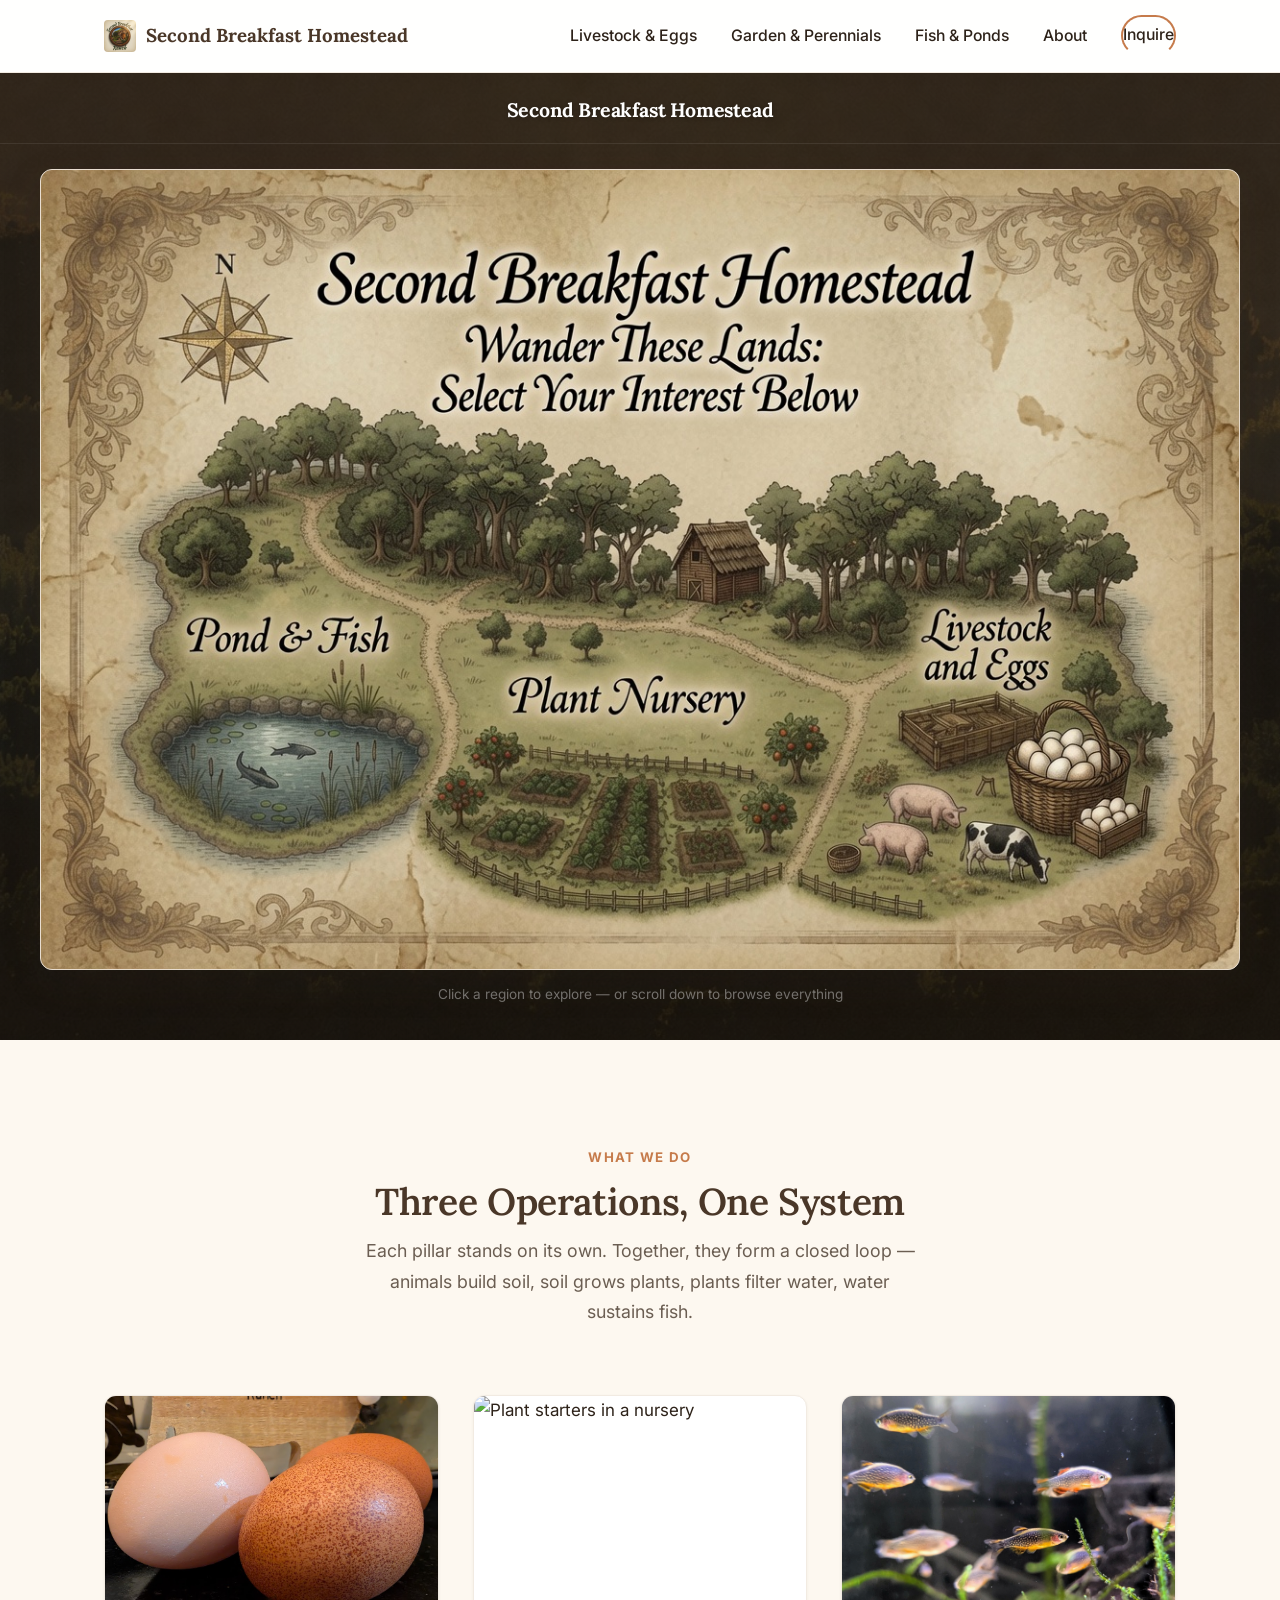
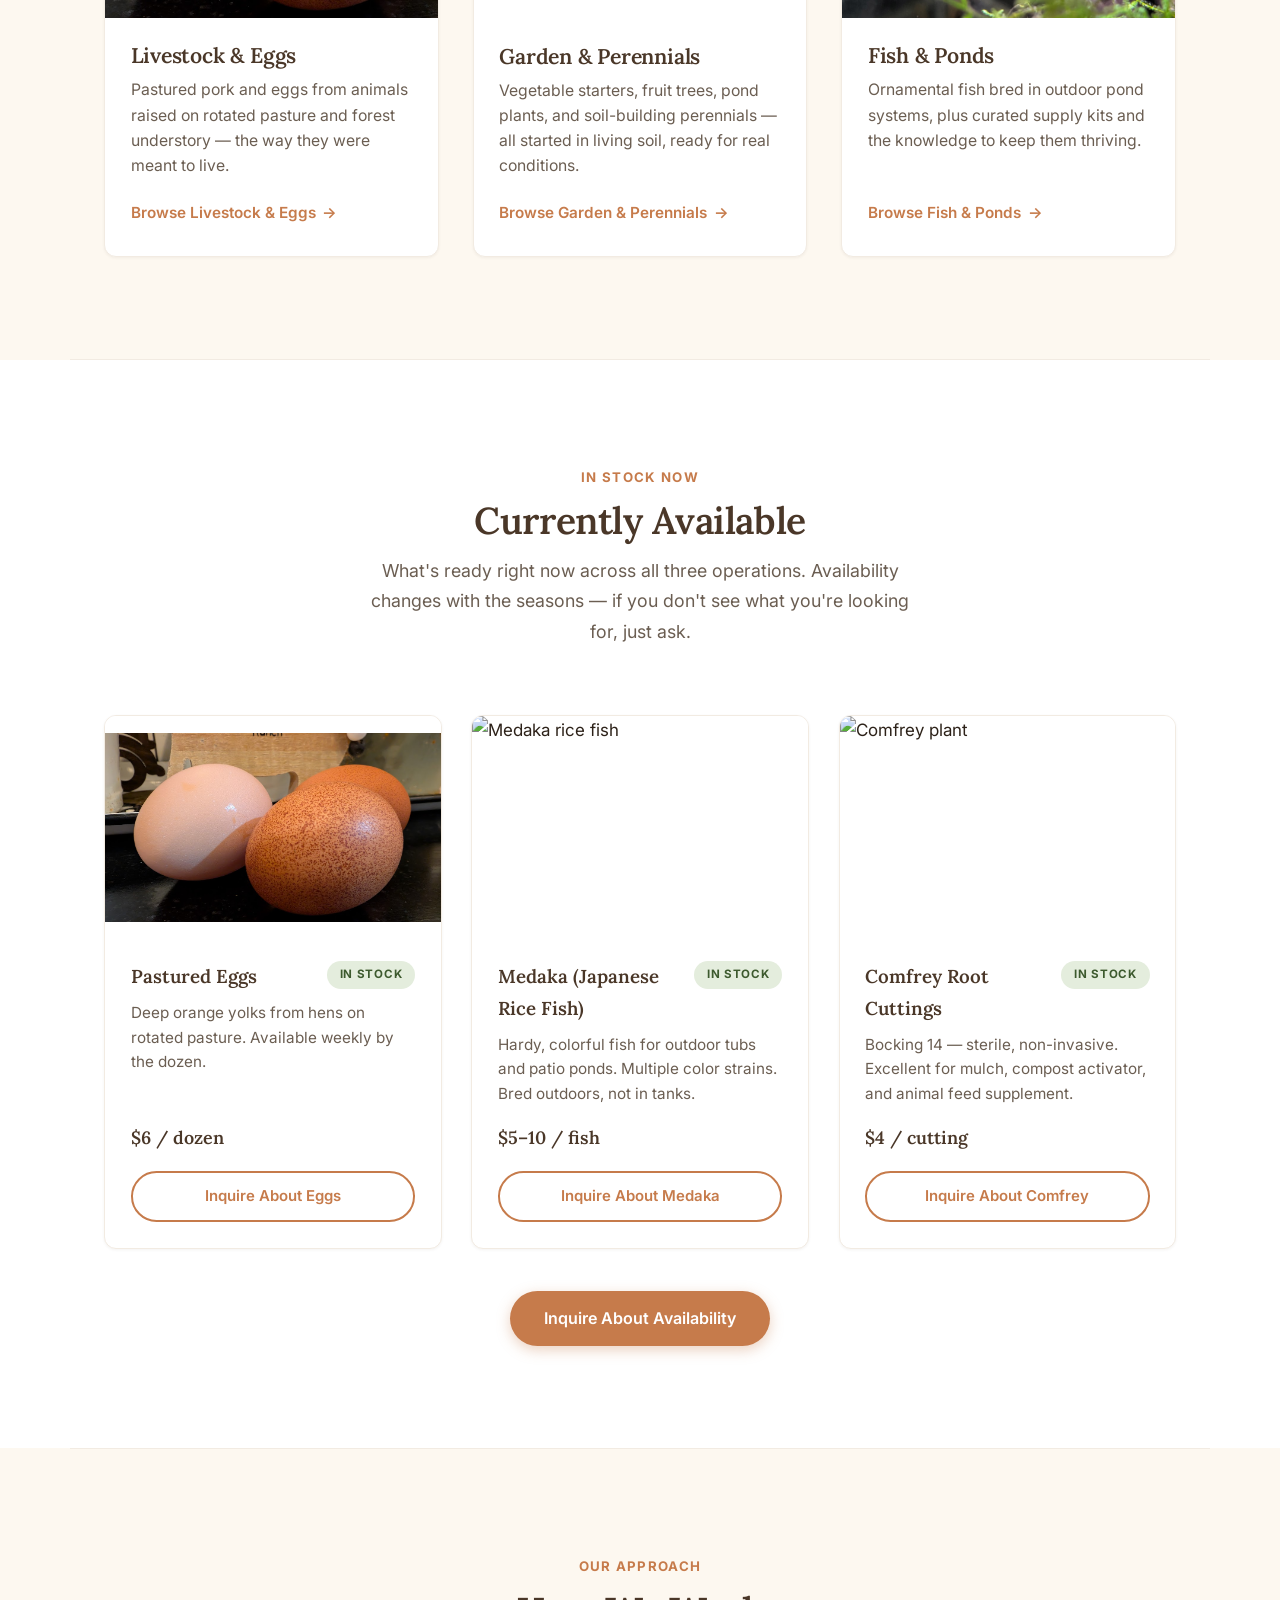
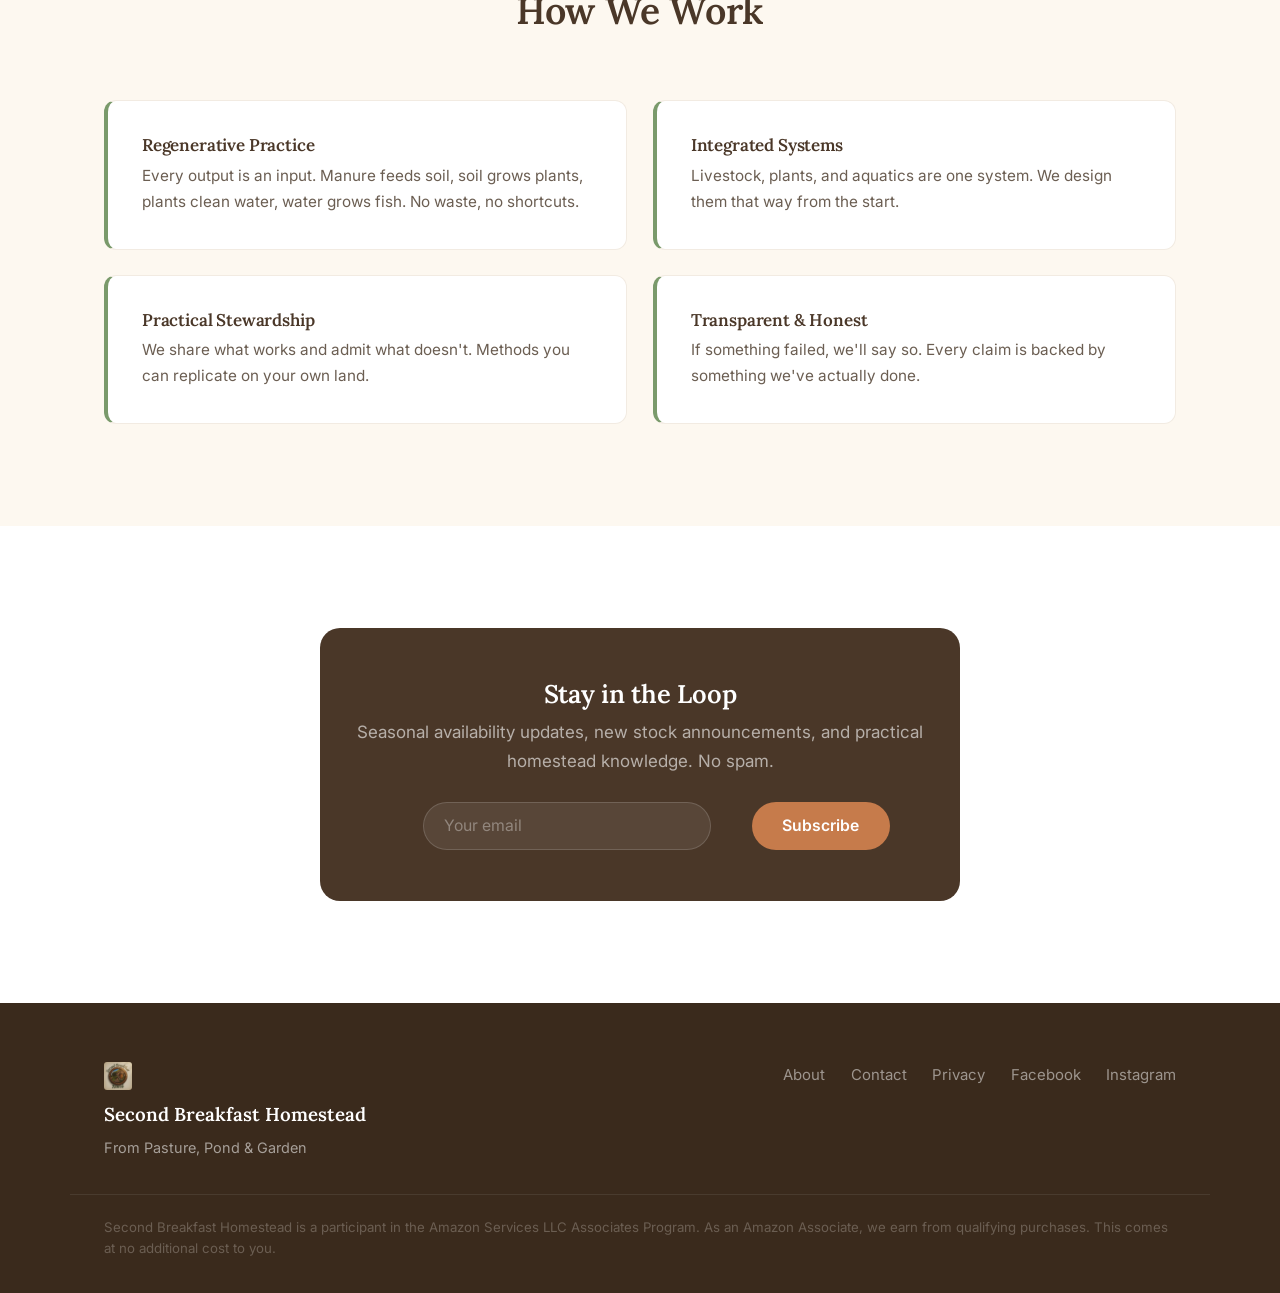
==== commit 3bb9de21: "Replace egg and livestock images with user-provided photo - Livestock pillar thumbnail: picsum -> eg" ====
--- a/index.html
+++ b/index.html
@@ -88,8 +88,8 @@
         <article class="pillar-card">
           <img
             class="pillar-card-img"
-            src="https://picsum.photos/seed/piglets/600/400"
-            alt="Pastured livestock on green pasture"
+            src="assets/images/eggs-livestock.png"
+            alt="Pastured eggs and livestock on green pasture"
             loading="lazy"
           >
           <div class="pillar-card-body">
@@ -146,7 +146,7 @@
       <div class="availability-grid">
         <!-- Eggs -->
         <div class="product-card">
-          <img class="product-card-img" src="https://picsum.photos/seed/fresheggs/600/380" alt="Pastured eggs" loading="lazy">
+          <img class="product-card-img" src="assets/images/eggs-livestock.png" alt="Pastured eggs" loading="lazy">
           <div class="product-card-body">
             <div class="product-header">
               <span class="product-name">Pastured Eggs</span>
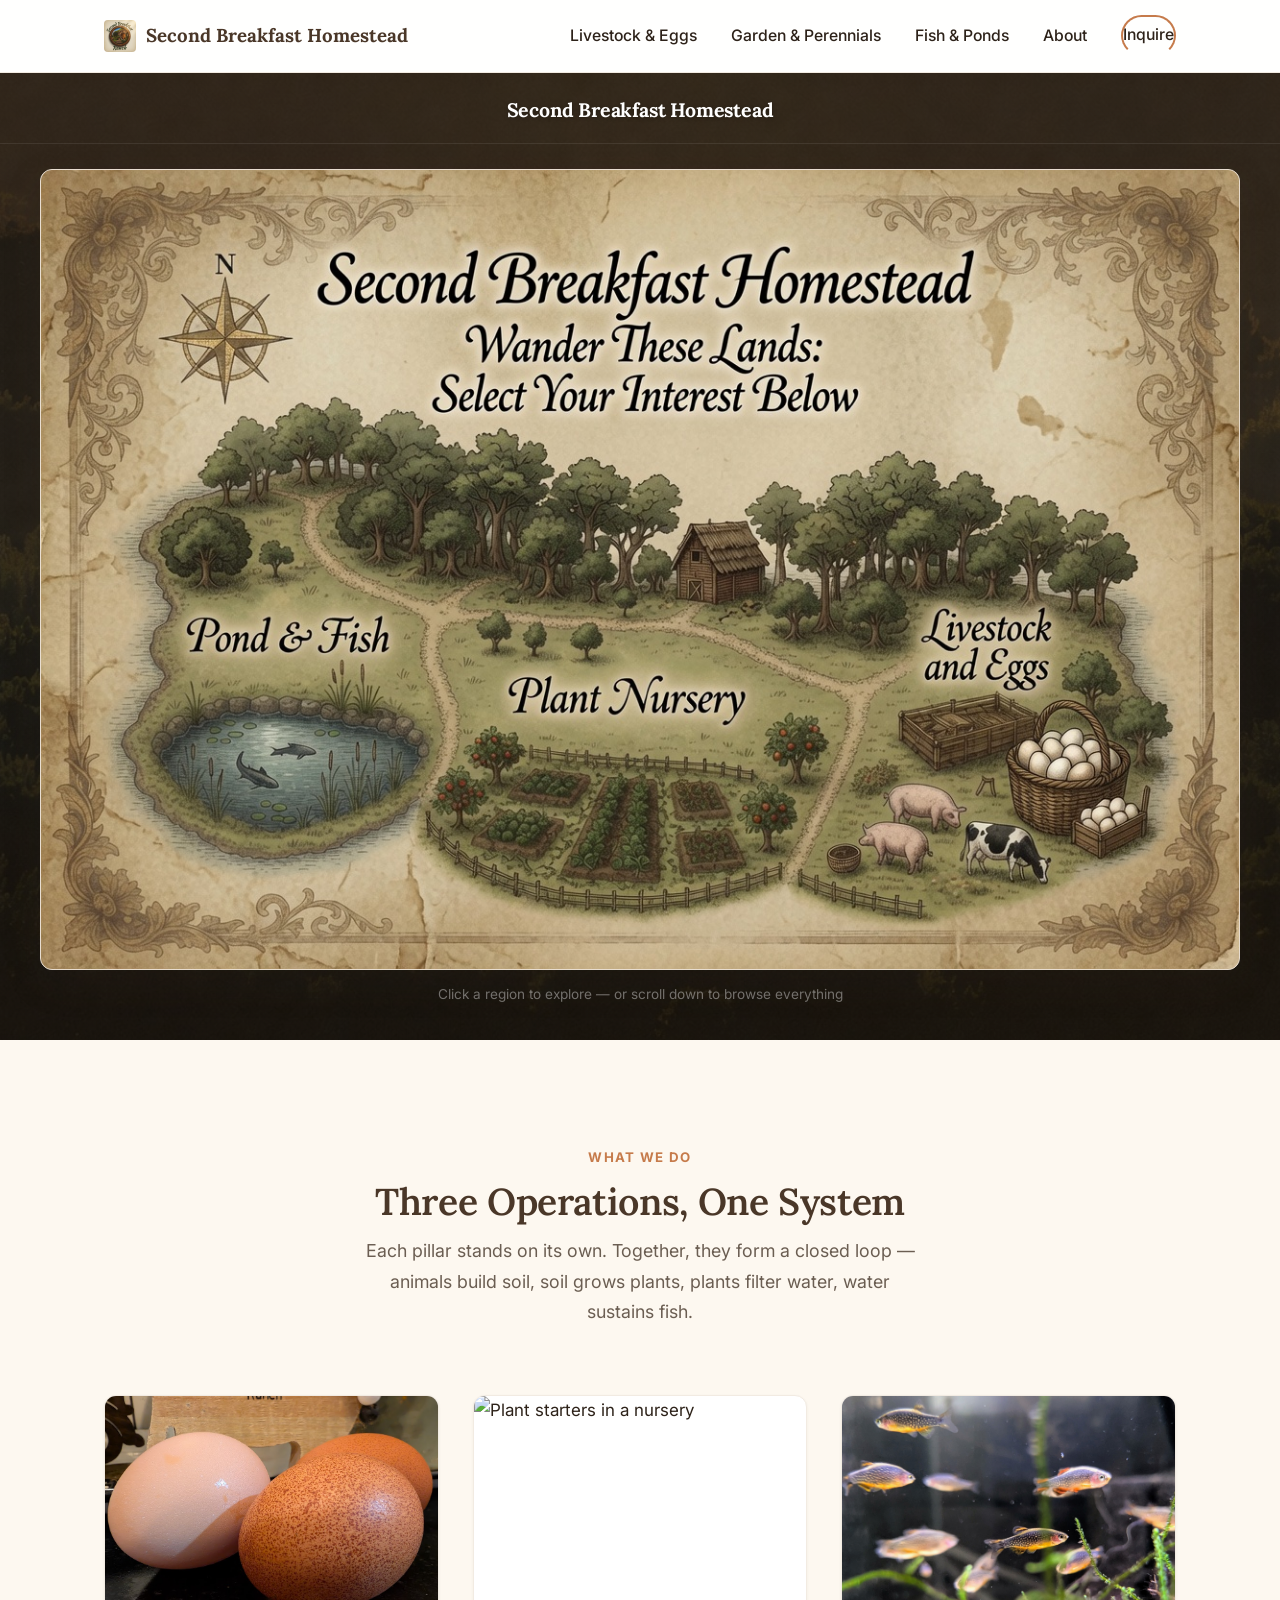
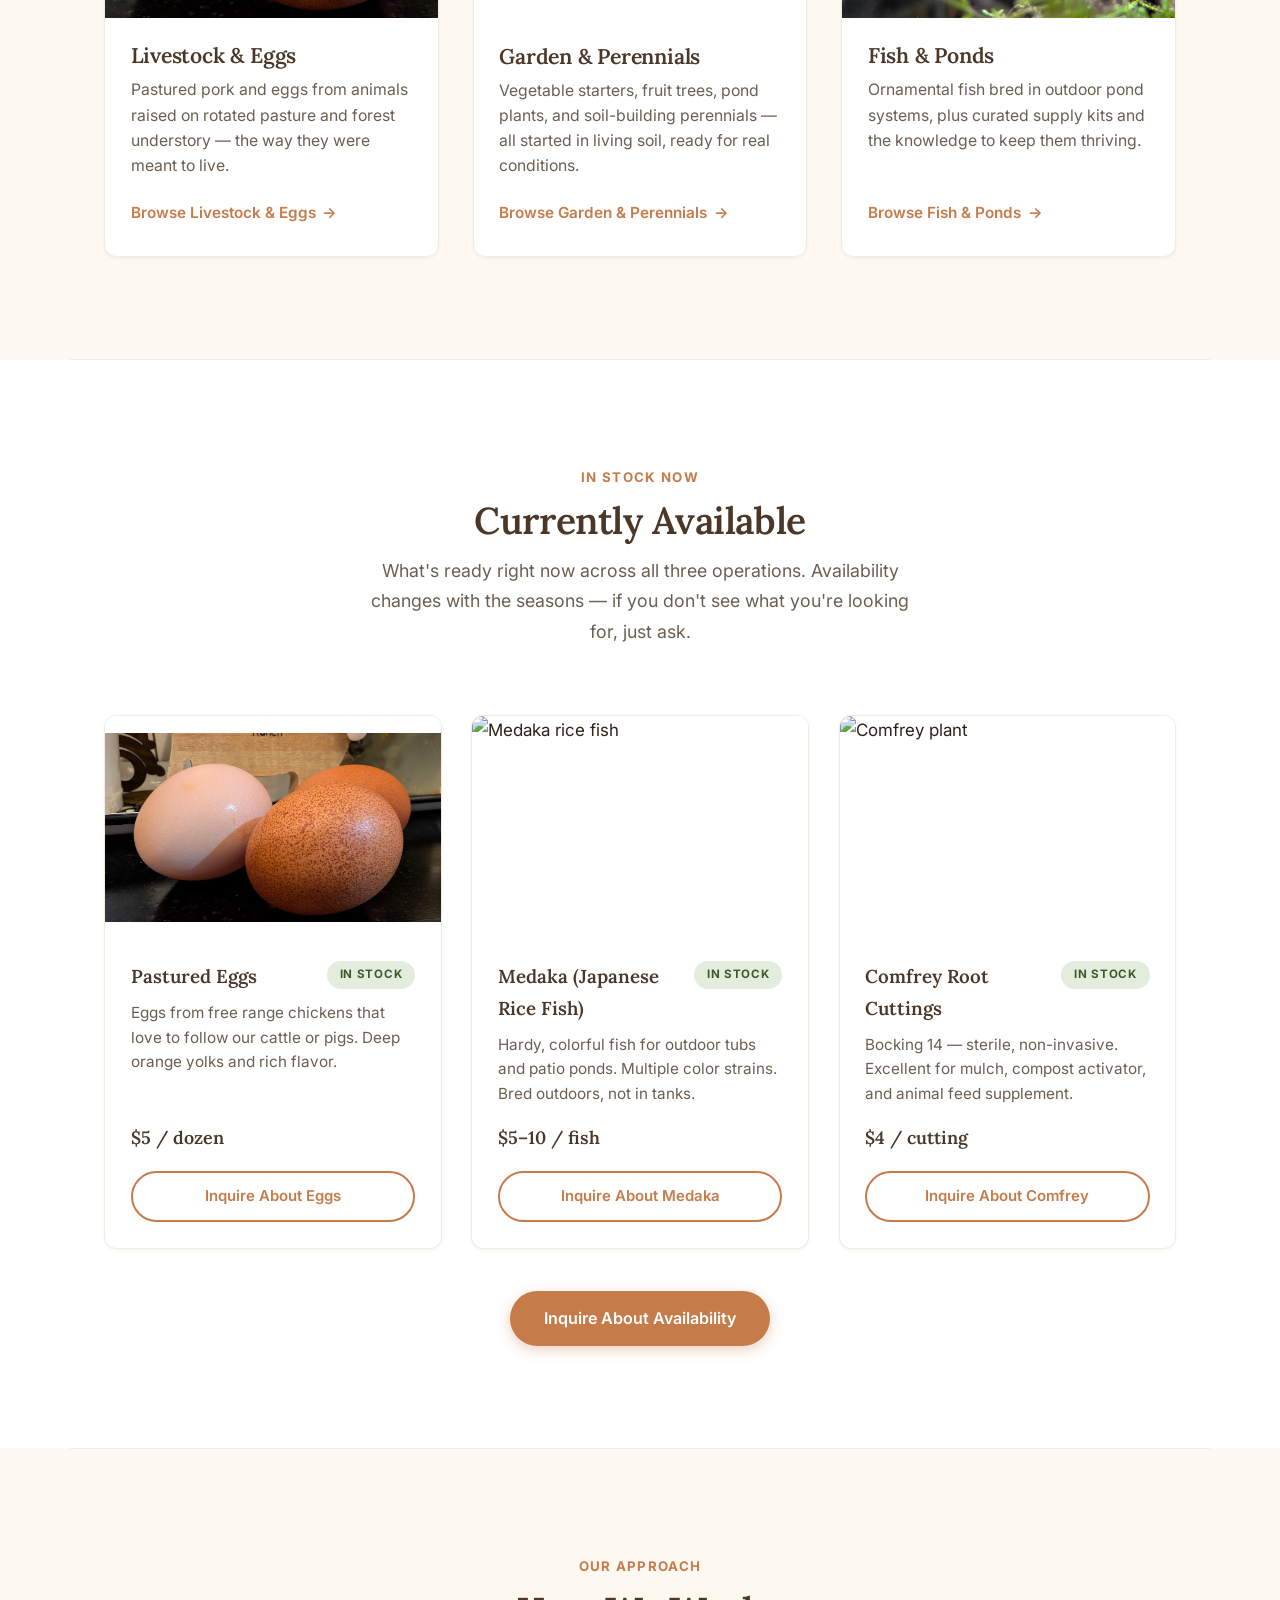
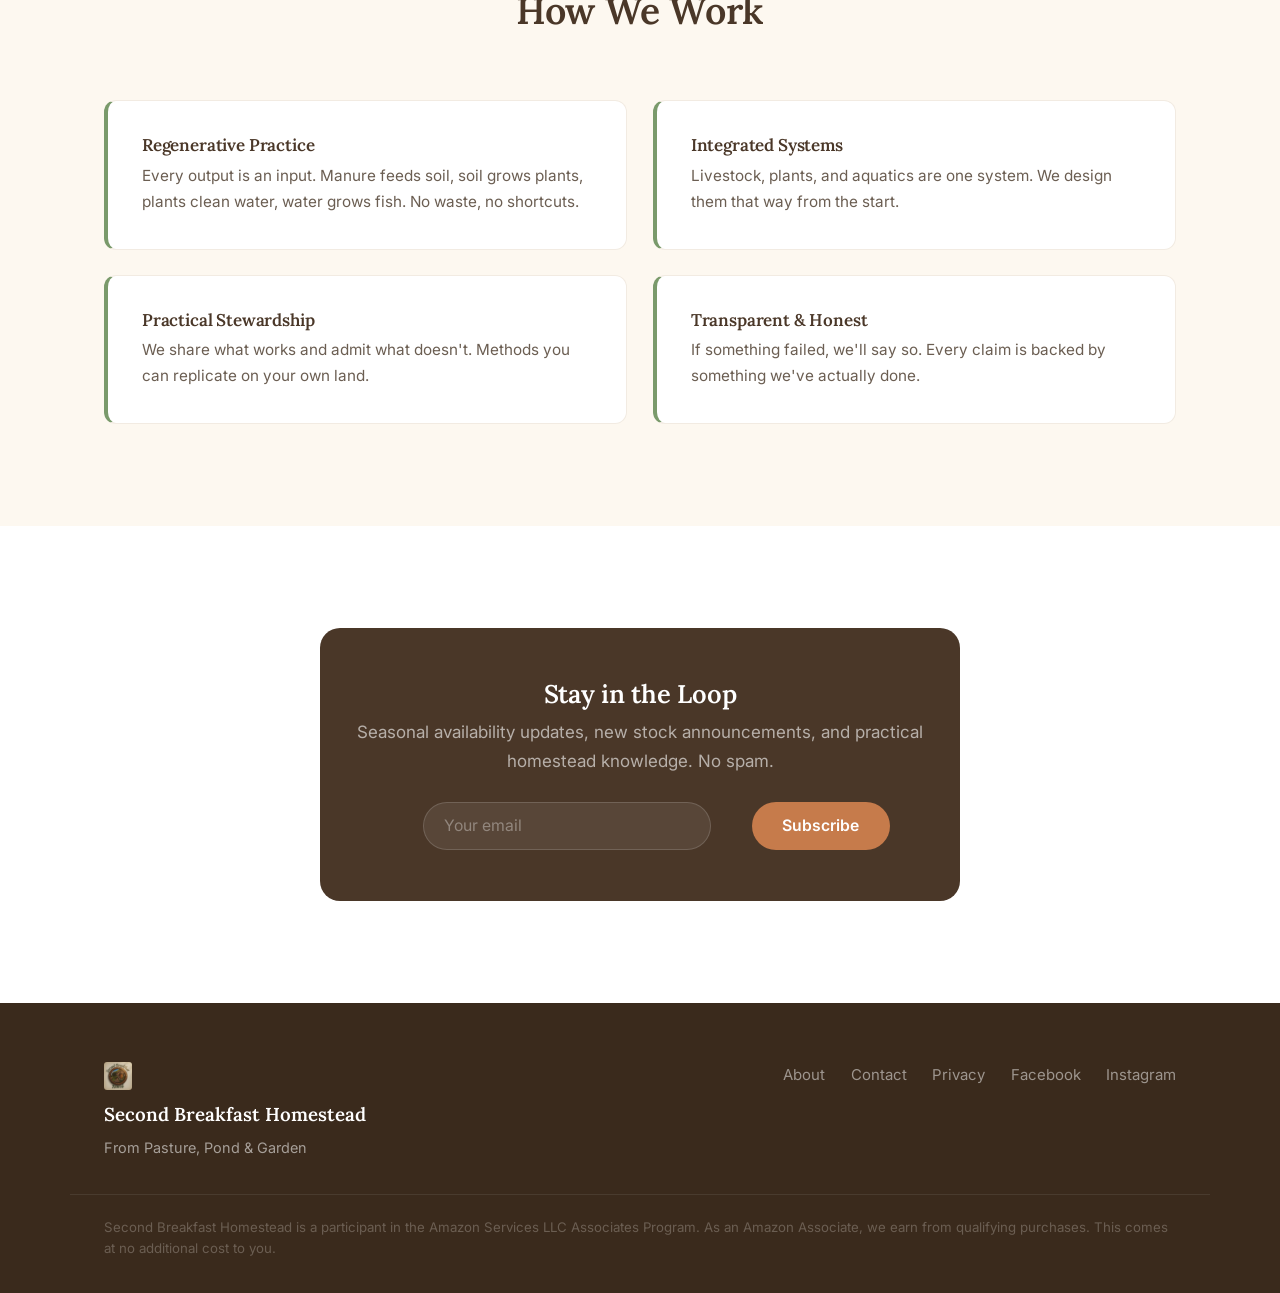
==== commit 90142afa: "Sync homepage eggs with livestock page: $5/dozen, new description" ====
--- a/index.html
+++ b/index.html
@@ -152,8 +152,8 @@
               <span class="product-name">Pastured Eggs</span>
               <span class="product-badge badge-in-stock">In Stock</span>
             </div>
-            <p class="product-desc">Deep orange yolks from hens on rotated pasture. Available weekly by the dozen.</p>
-            <div class="product-price">$6 / dozen</div>
+            <p class="product-desc">Eggs from free range chickens that love to follow our cattle or pigs. Deep orange yolks and rich flavor.</p>
+            <div class="product-price">$5 / dozen</div>
             <a href="contact.html?item=Pastured%20Eggs" class="btn-inquire">Inquire About Eggs</a>
           </div>
         </div>
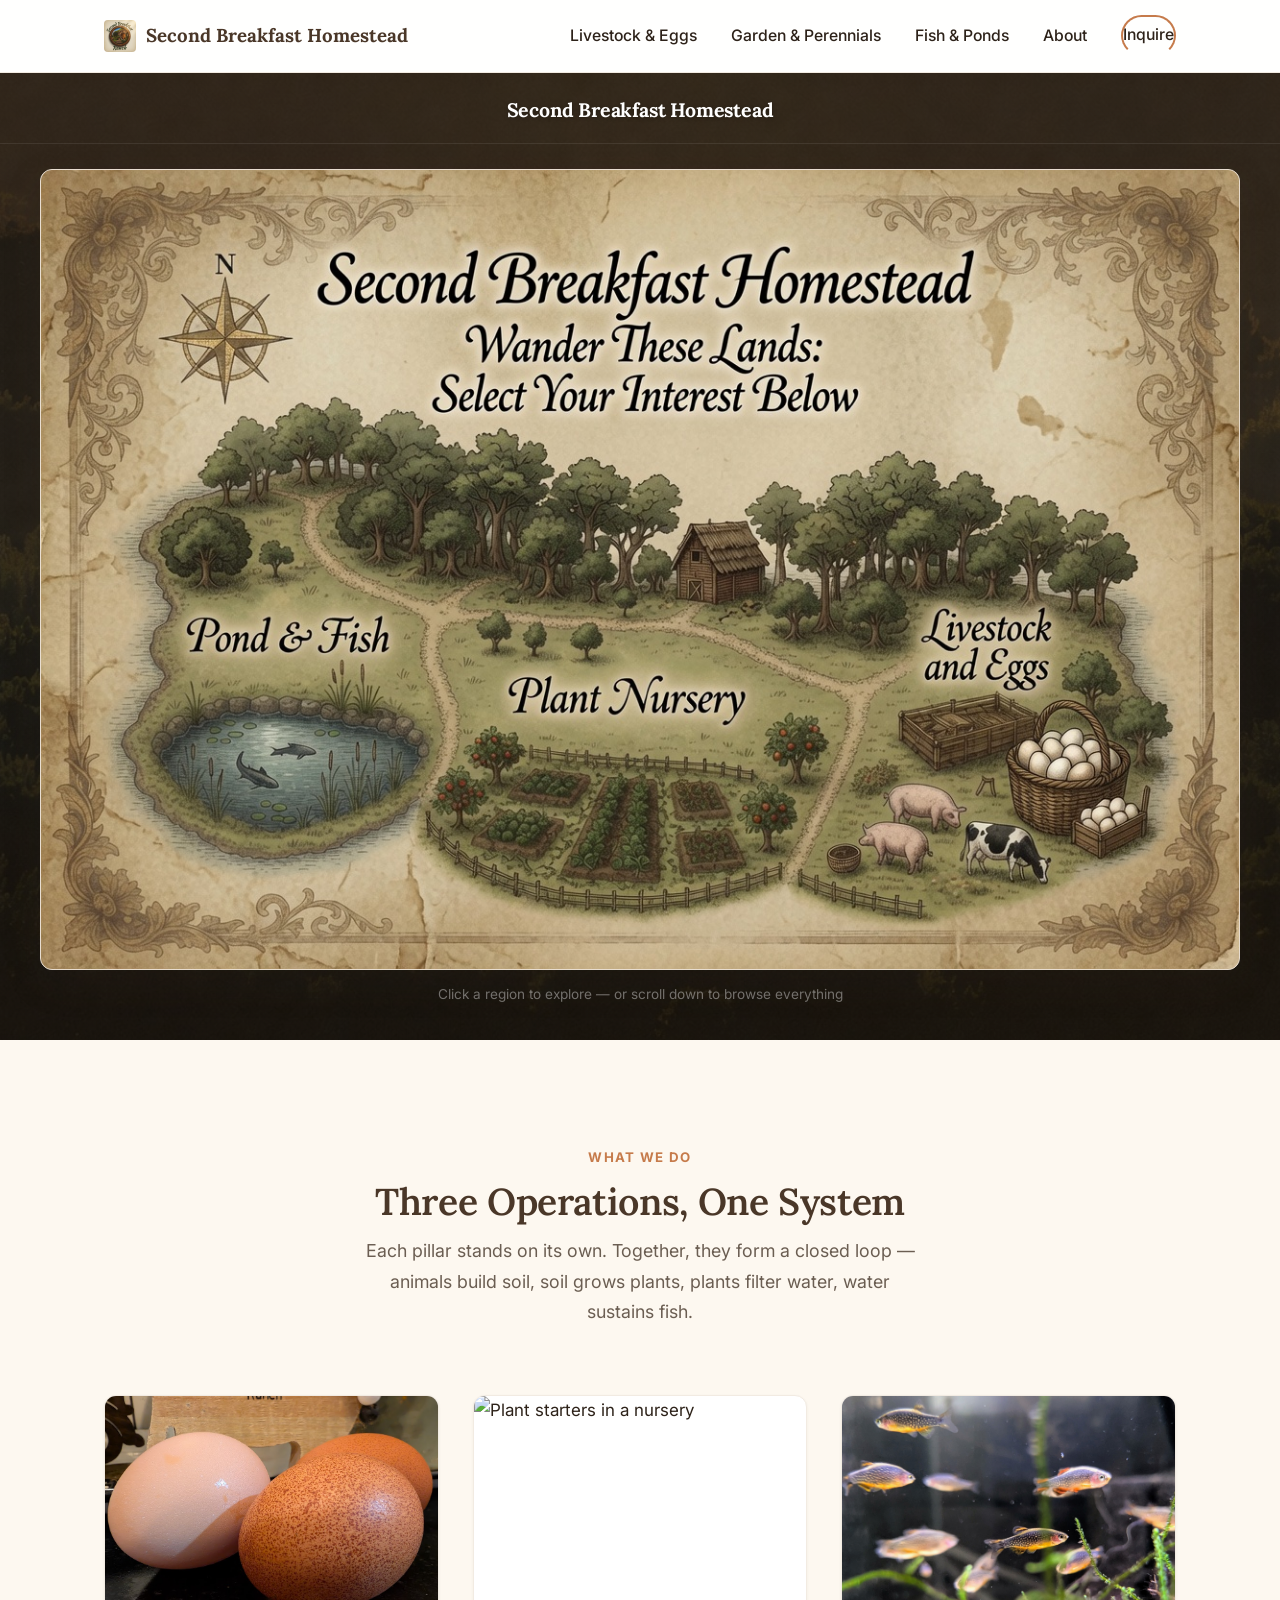
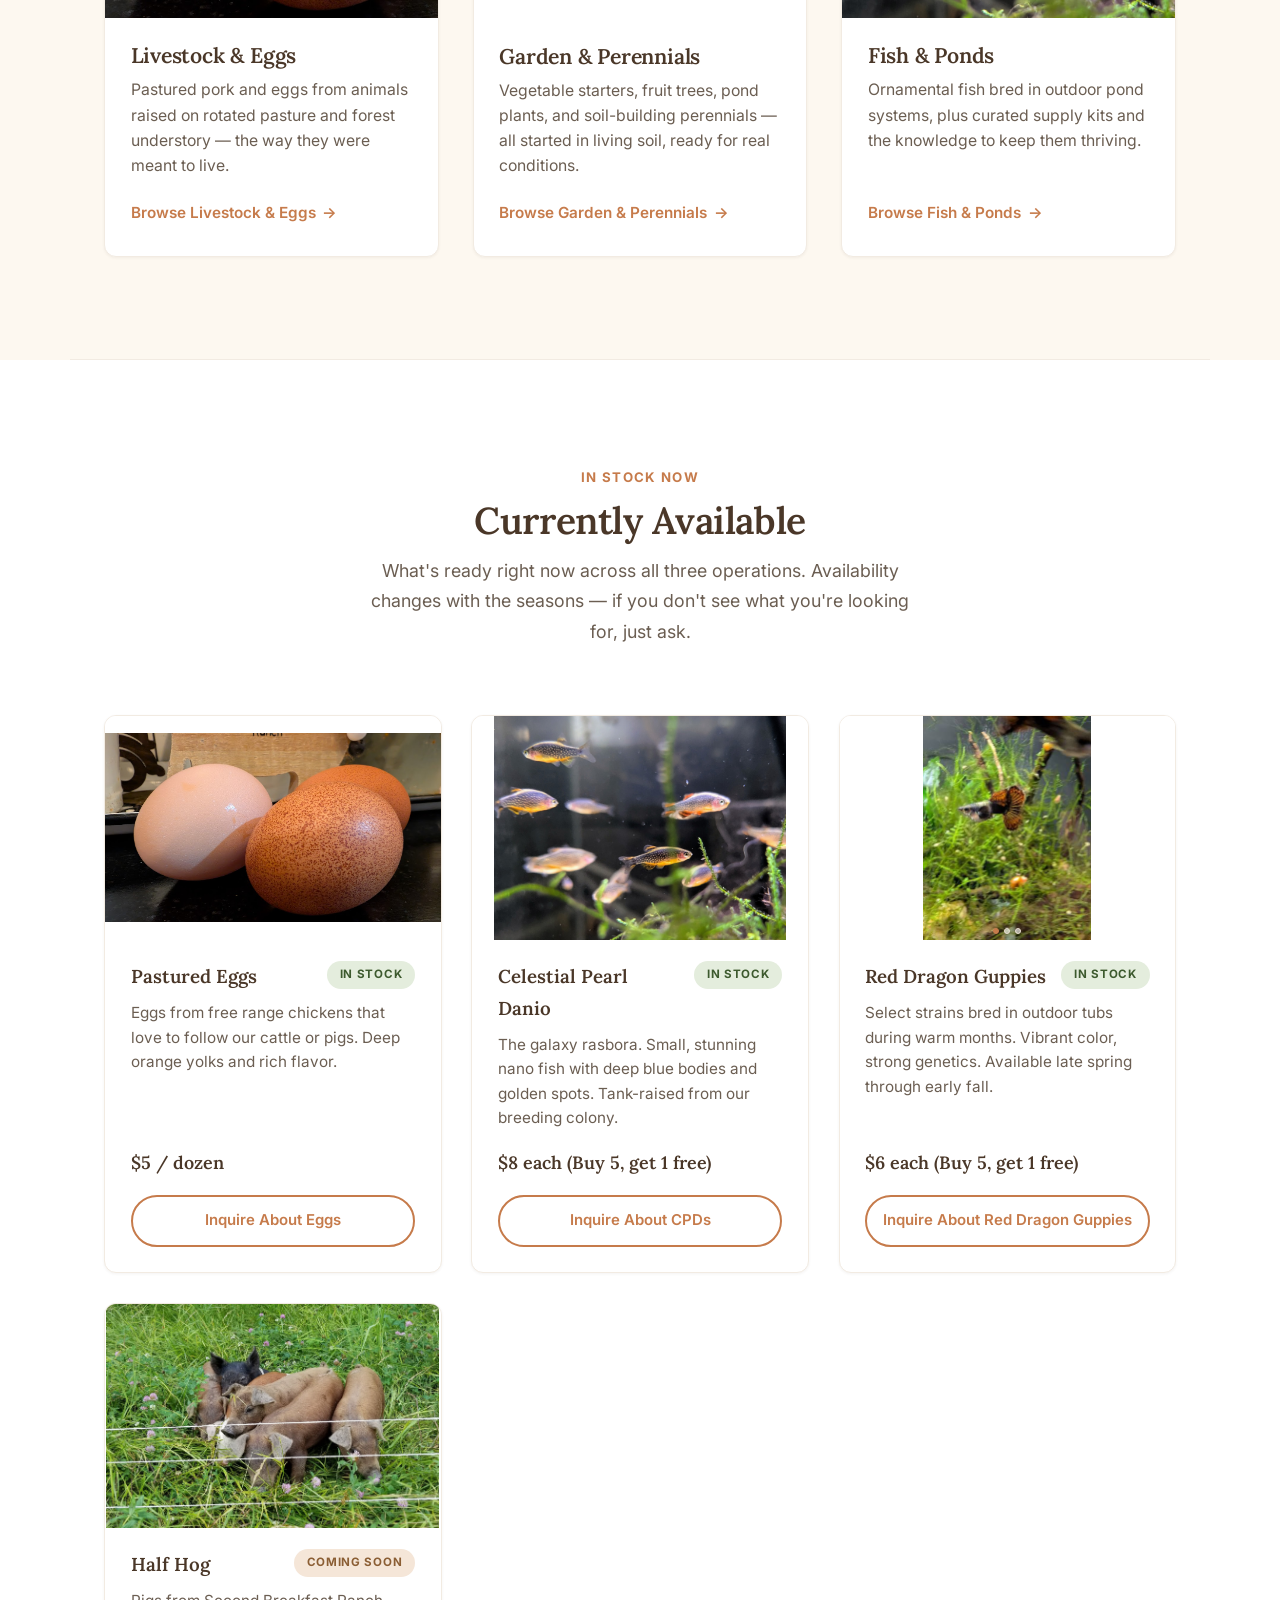
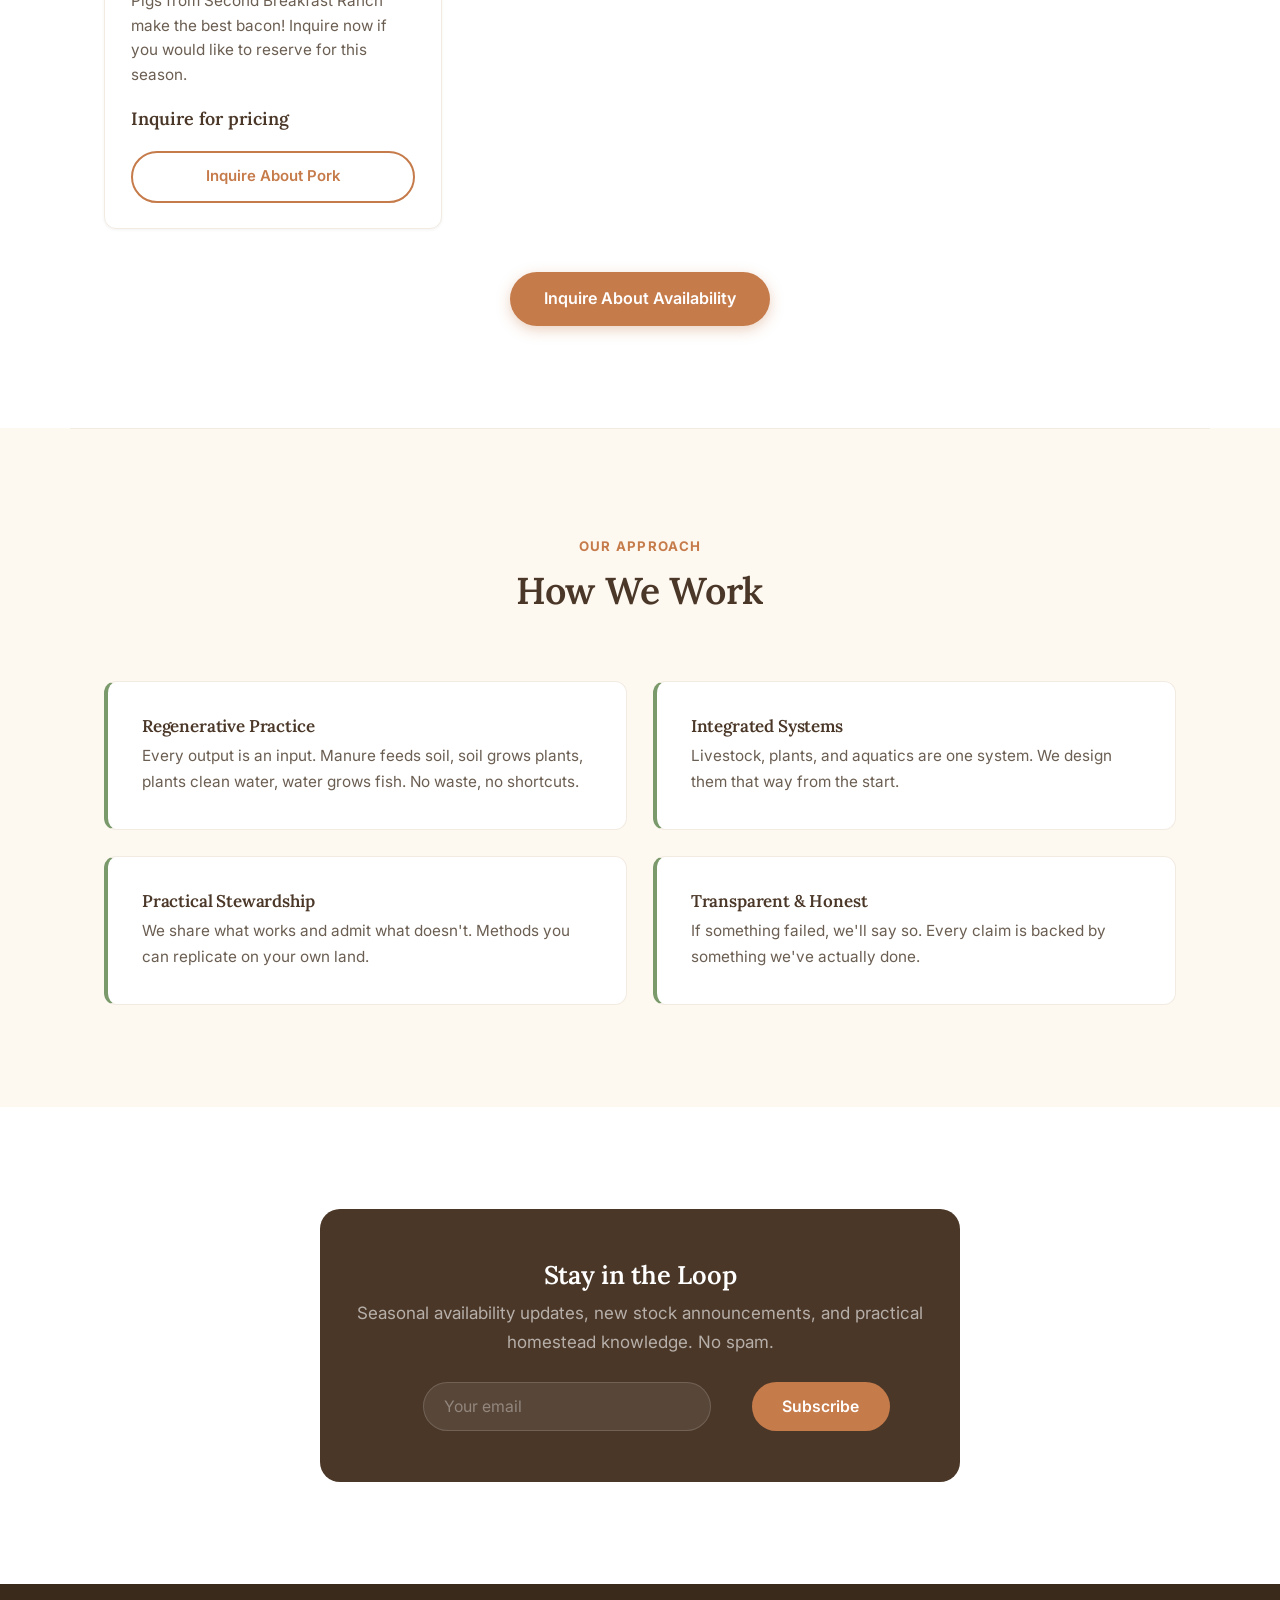
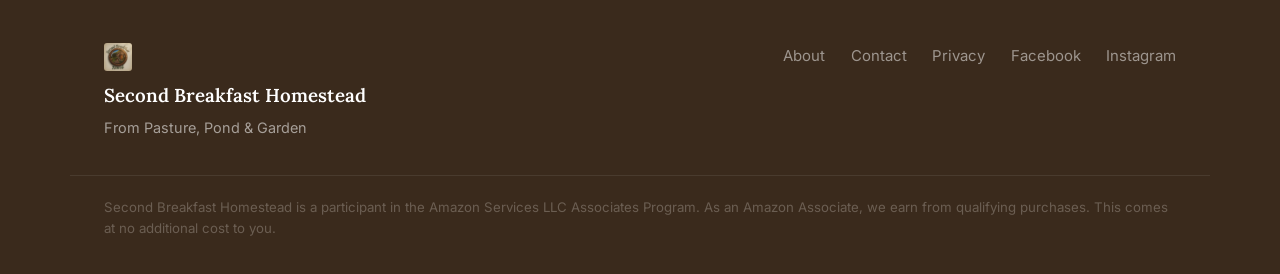
==== commit 22261e79: "Update homepage availability: Eggs, CPD, Guppies, Half Hog - Removed Medaka and Comfrey from homepag" ====
--- a/index.html
+++ b/index.html
@@ -118,8 +118,8 @@
         <article class="pillar-card">
           <img
             class="pillar-card-img"
-            src="assets/images/celestial-pearl-danios.jpg"
-            alt="Celestial Pearl Danios in a planted aquarium"
+            src="assets/images/cpd.jpg"
+            alt="Celestial Pearl Danio in a planted aquarium"
             loading="lazy"
           >
           <div class="pillar-card-body">
@@ -158,31 +158,56 @@
           </div>
         </div>
 
-        <!-- Medaka -->
+        <!-- CPD -->
         <div class="product-card">
-          <img class="product-card-img" src="https://picsum.photos/seed/medakafish/600/380" alt="Medaka rice fish" loading="lazy">
+          <img class="product-card-img" src="assets/images/cpd.jpg" alt="Celestial Pearl Danio" loading="lazy">
           <div class="product-card-body">
             <div class="product-header">
-              <span class="product-name">Medaka (Japanese Rice Fish)</span>
+              <span class="product-name">Celestial Pearl Danio</span>
               <span class="product-badge badge-in-stock">In Stock</span>
             </div>
-            <p class="product-desc">Hardy, colorful fish for outdoor tubs and patio ponds. Multiple color strains. Bred outdoors, not in tanks.</p>
-            <div class="product-price">$5–10 / fish</div>
-            <a href="contact.html?item=Medaka" class="btn-inquire">Inquire About Medaka</a>
-          </div>
-        </div>
-
-        <!-- Comfrey -->
+            <p class="product-desc">The galaxy rasbora. Small, stunning nano fish with deep blue bodies and golden spots. Tank-raised from our breeding colony.</p>
+            <div class="product-price">$8 each (Buy 5, get 1 free)</div>
+            <a href="contact.html?item=CPD" class="btn-inquire">Inquire About CPDs</a>
+          </div>
+        </div>
+
+        <!-- Guppies -->
         <div class="product-card">
-          <img class="product-card-img" src="https://picsum.photos/seed/comfrey/600/380" alt="Comfrey plant" loading="lazy">
+          <div class="product-card-slider">
+            <img class="product-card-img active" src="assets/images/guppies.jpg" alt="Red Dragon Guppies" loading="lazy">
+            <img class="product-card-img" src="assets/images/guppies-2.jpg" alt="Red Dragon Guppies" loading="lazy">
+            <img class="product-card-img" src="assets/images/guppies-3.jpg" alt="Red Dragon Guppies" loading="lazy">
+            <button class="slider-arrow slider-prev" aria-label="Previous image">&#8249;</button>
+            <button class="slider-arrow slider-next" aria-label="Next image">&#8250;</button>
+            <div class="slider-dots">
+              <span class="slider-dot active"></span>
+              <span class="slider-dot"></span>
+              <span class="slider-dot"></span>
+            </div>
+          </div>
           <div class="product-card-body">
             <div class="product-header">
-              <span class="product-name">Comfrey Root Cuttings</span>
+              <span class="product-name">Red Dragon Guppies</span>
               <span class="product-badge badge-in-stock">In Stock</span>
             </div>
-            <p class="product-desc">Bocking 14 — sterile, non-invasive. Excellent for mulch, compost activator, and animal feed supplement.</p>
-            <div class="product-price">$4 / cutting</div>
-            <a href="contact.html?item=Comfrey%20Cuttings" class="btn-inquire">Inquire About Comfrey</a>
+            <p class="product-desc">Select strains bred in outdoor tubs during warm months. Vibrant color, strong genetics. Available late spring through early fall.</p>
+            <div class="product-price">$6 each (Buy 5, get 1 free)</div>
+            <a href="contact.html?item=Red%20Dragon%20Guppies" class="btn-inquire">Inquire About Red Dragon Guppies</a>
+          </div>
+        </div>
+
+        <!-- Half Hog -->
+        <div class="product-card">
+          <img class="product-card-img" src="assets/images/pork.jpg" alt="Pastured pigs" loading="lazy">
+          <div class="product-card-body">
+            <div class="product-header">
+              <span class="product-name">Half Hog</span>
+              <span class="product-badge badge-coming-soon">Coming Soon</span>
+            </div>
+            <p class="product-desc">Pigs from Second Breakfast Ranch make the best bacon! Inquire now if you would like to reserve for this season.</p>
+            <div class="product-price">Inquire for pricing</div>
+            <a href="contact.html?item=Half%20Hog" class="btn-inquire">Inquire About Pork</a>
           </div>
         </div>
       </div>
@@ -271,5 +296,24 @@
   </div>
 </footer>
 
+<script>
+document.querySelectorAll('.product-card-slider').forEach(slider => {
+  const imgs = slider.querySelectorAll('.product-card-img');
+  const dots = slider.querySelectorAll('.slider-dot');
+  let i = 0;
+
+  function show(n) {
+    imgs[i].classList.remove('active');
+    dots[i].classList.remove('active');
+    i = (n + imgs.length) % imgs.length;
+    imgs[i].classList.add('active');
+    dots[i].classList.add('active');
+  }
+
+  slider.querySelector('.slider-prev').addEventListener('click', () => show(i - 1));
+  slider.querySelector('.slider-next').addEventListener('click', () => show(i + 1));
+  dots.forEach((dot, j) => dot.addEventListener('click', () => show(j)));
+});
+</script>
 </body>
 </html>
--- a/assets/css/style.css
+++ b/assets/css/style.css
@@ -420,6 +420,86 @@
   aspect-ratio: 3 / 2;
   object-fit: contain;
   background: #FFF;
+}
+
+/* Product card image slider */
+.product-card-slider {
+  position: relative;
+  aspect-ratio: 3 / 2;
+  overflow: hidden;
+  background: #FFF;
+}
+
+.product-card-slider .product-card-img {
+  position: absolute;
+  inset: 0;
+  width: 100%;
+  height: 100%;
+  object-fit: contain;
+  opacity: 0;
+  transition: opacity 0.3s ease;
+  pointer-events: none;
+}
+
+.product-card-slider .product-card-img.active {
+  opacity: 1;
+  pointer-events: auto;
+}
+
+.slider-arrow {
+  position: absolute;
+  top: 50%;
+  transform: translateY(-50%);
+  background: rgba(255,255,255,0.9);
+  border: 1px solid var(--color-border);
+  border-radius: 50%;
+  width: 30px;
+  height: 30px;
+  font-size: 1.1rem;
+  line-height: 1;
+  cursor: pointer;
+  z-index: 2;
+  display: flex;
+  align-items: center;
+  justify-content: center;
+  color: var(--color-dark);
+  opacity: 0;
+  transition: opacity 0.2s;
+  padding: 0;
+}
+
+.product-card-slider:hover .slider-arrow,
+.product-card-slider:focus-within .slider-arrow {
+  opacity: 1;
+}
+
+.slider-prev { left: 6px; }
+.slider-next { right: 6px; }
+
+.slider-dots {
+  position: absolute;
+  bottom: 6px;
+  left: 50%;
+  transform: translateX(-50%);
+  display: flex;
+  gap: 5px;
+  z-index: 2;
+}
+
+.slider-dot {
+  width: 6px;
+  height: 6px;
+  border-radius: 50%;
+  background: rgba(255,255,255,0.6);
+  border: 1px solid var(--color-border);
+  cursor: pointer;
+  transition: background 0.2s, border-color 0.2s;
+  padding: 0;
+}
+
+.slider-dot.active {
+  background: var(--color-primary);
+  border-color: var(--color-primary);
 }
 
 .product-card-body {
@@ -683,11 +763,6 @@
   padding: 2rem;
 }
 
-.pillar-hero-icon {
-  font-size: 3.5rem;
-  margin-bottom: 1rem;
-}
-
 .pillar-hero-content h1 {
   color: #FFF;
   font-size: clamp(2rem, 5vw, 3rem);
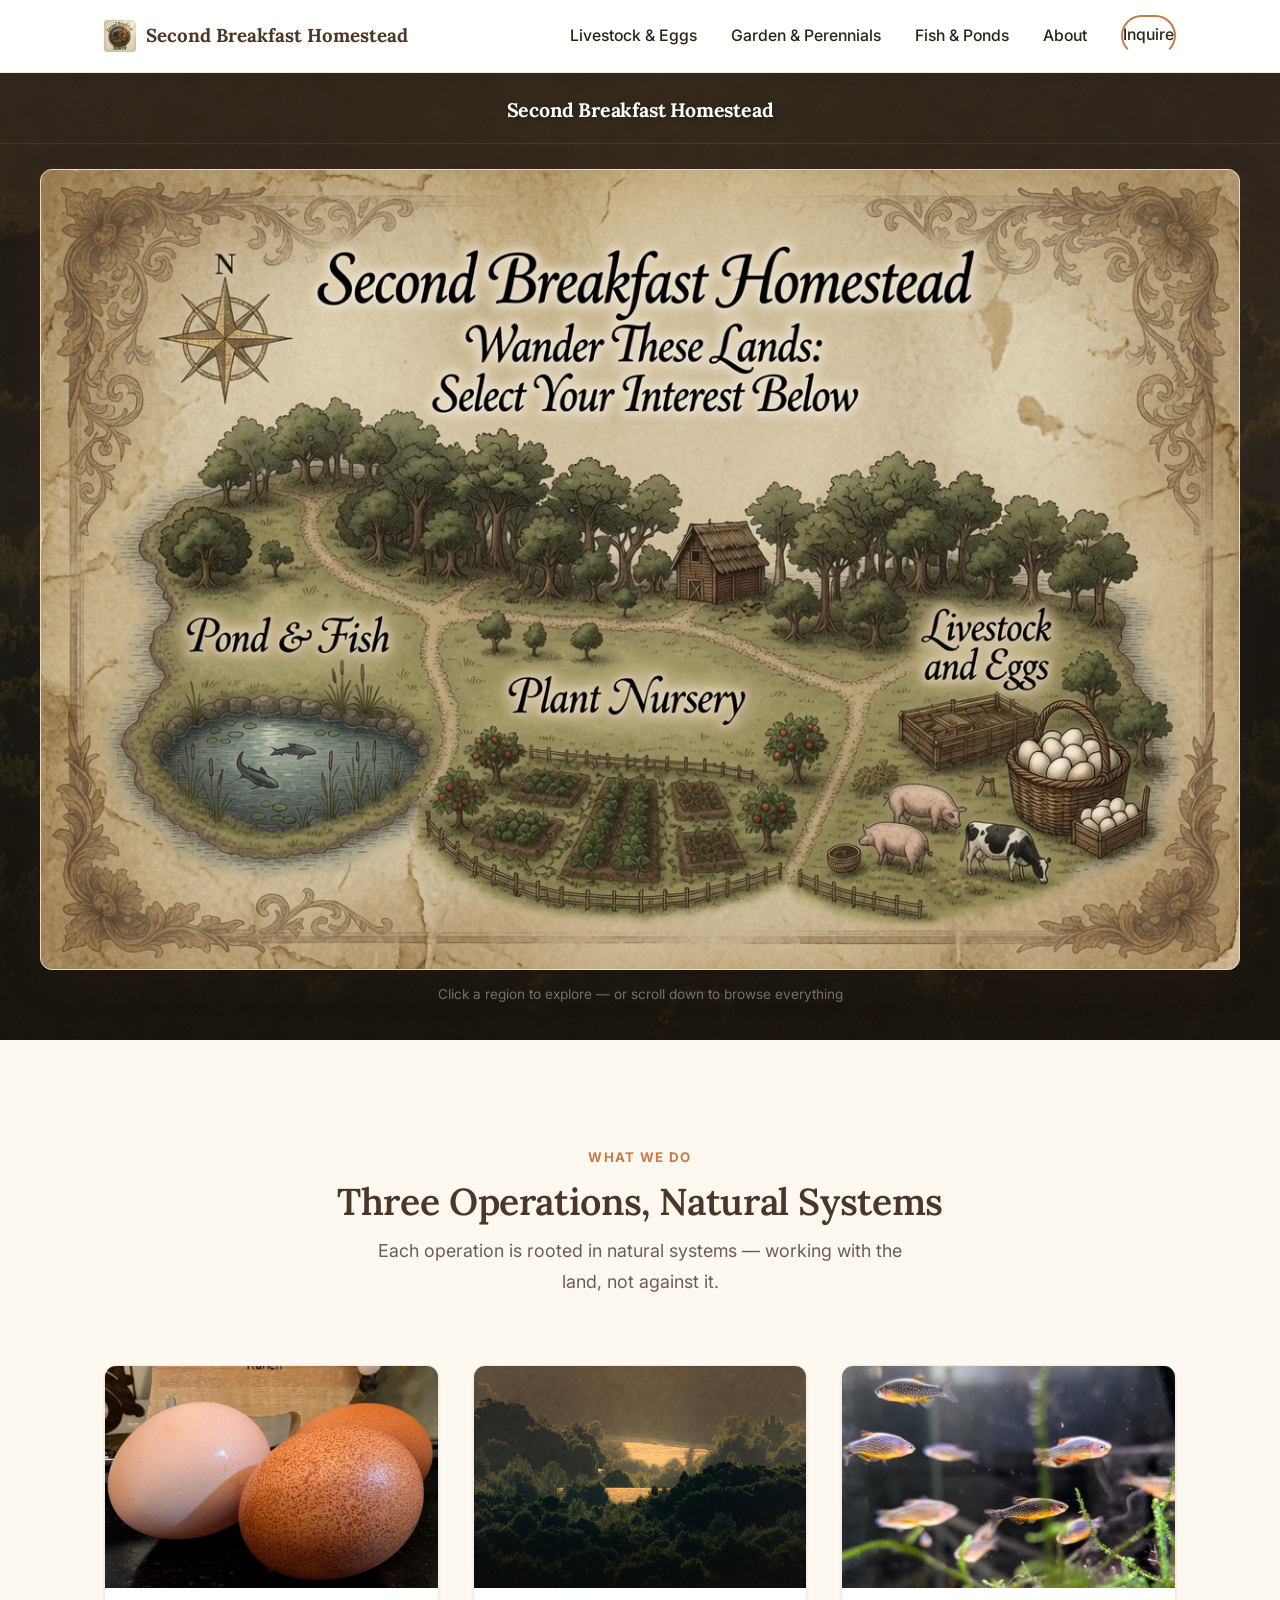
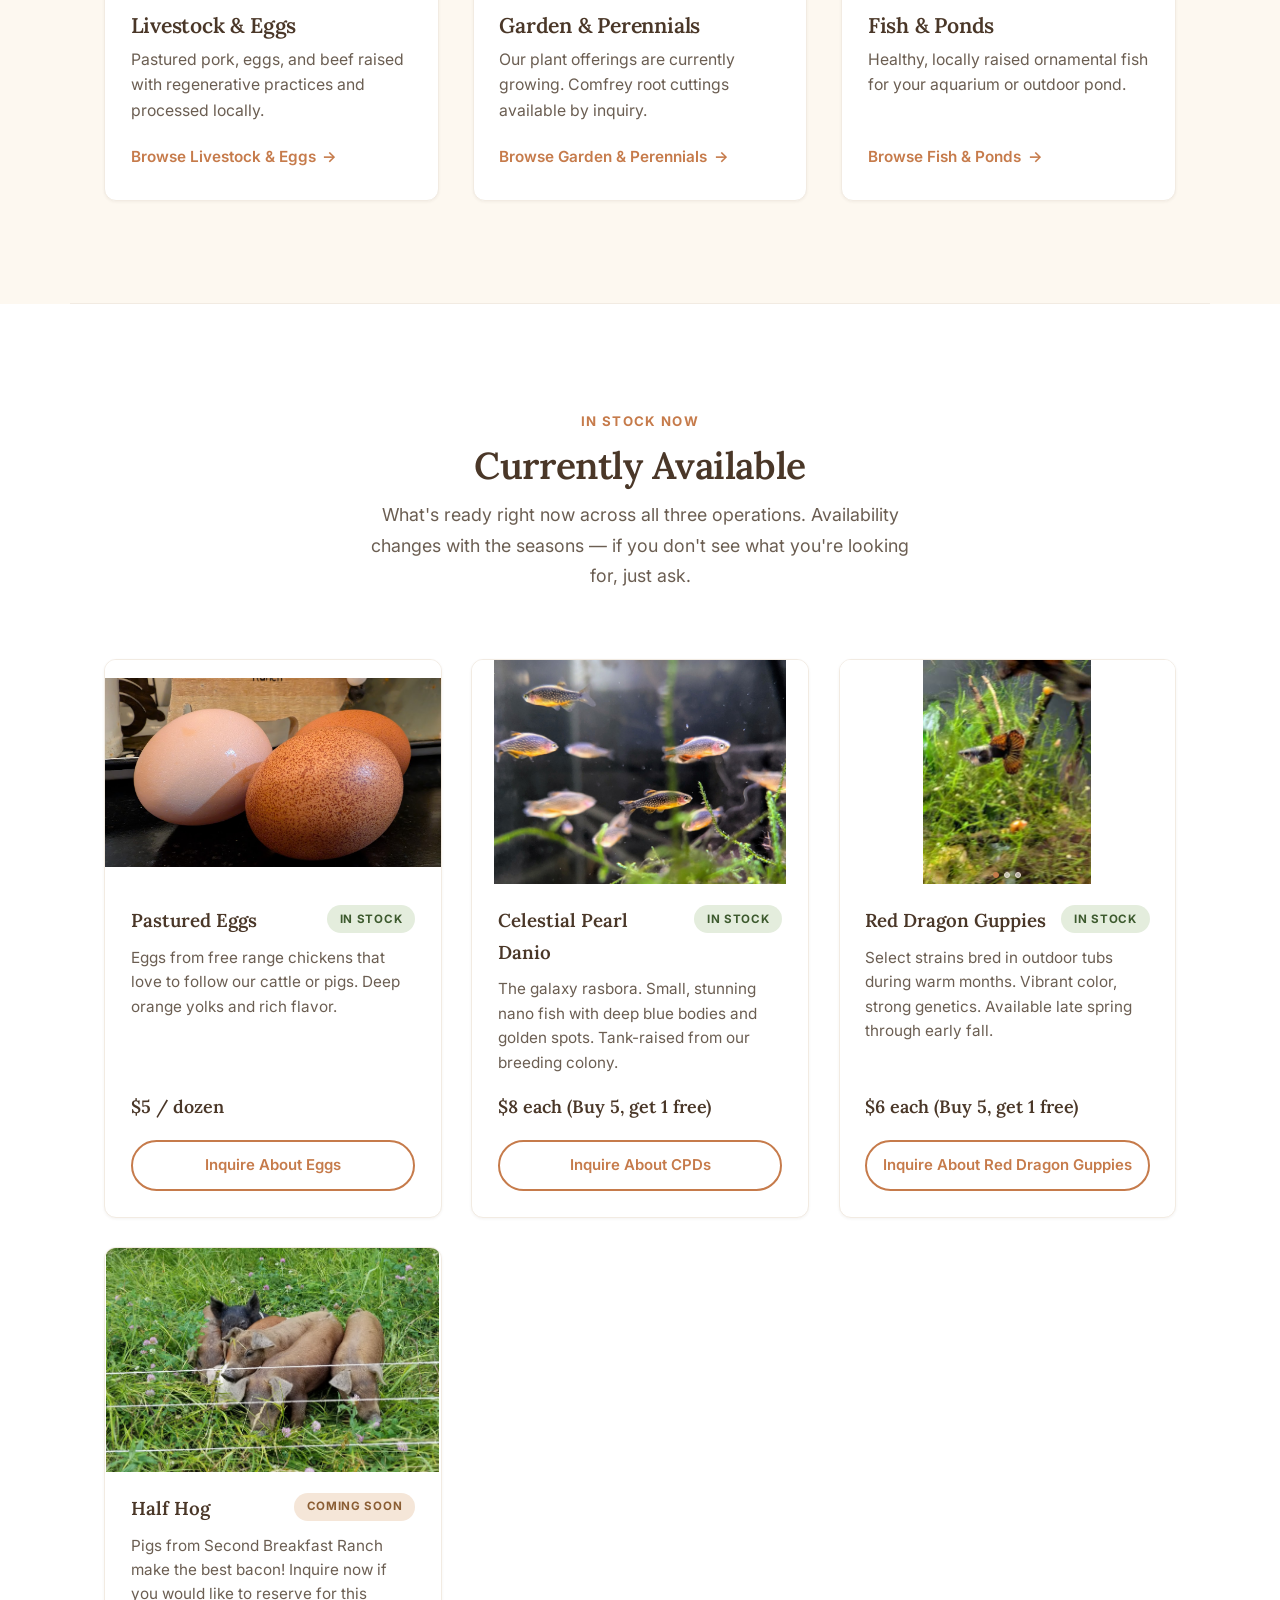
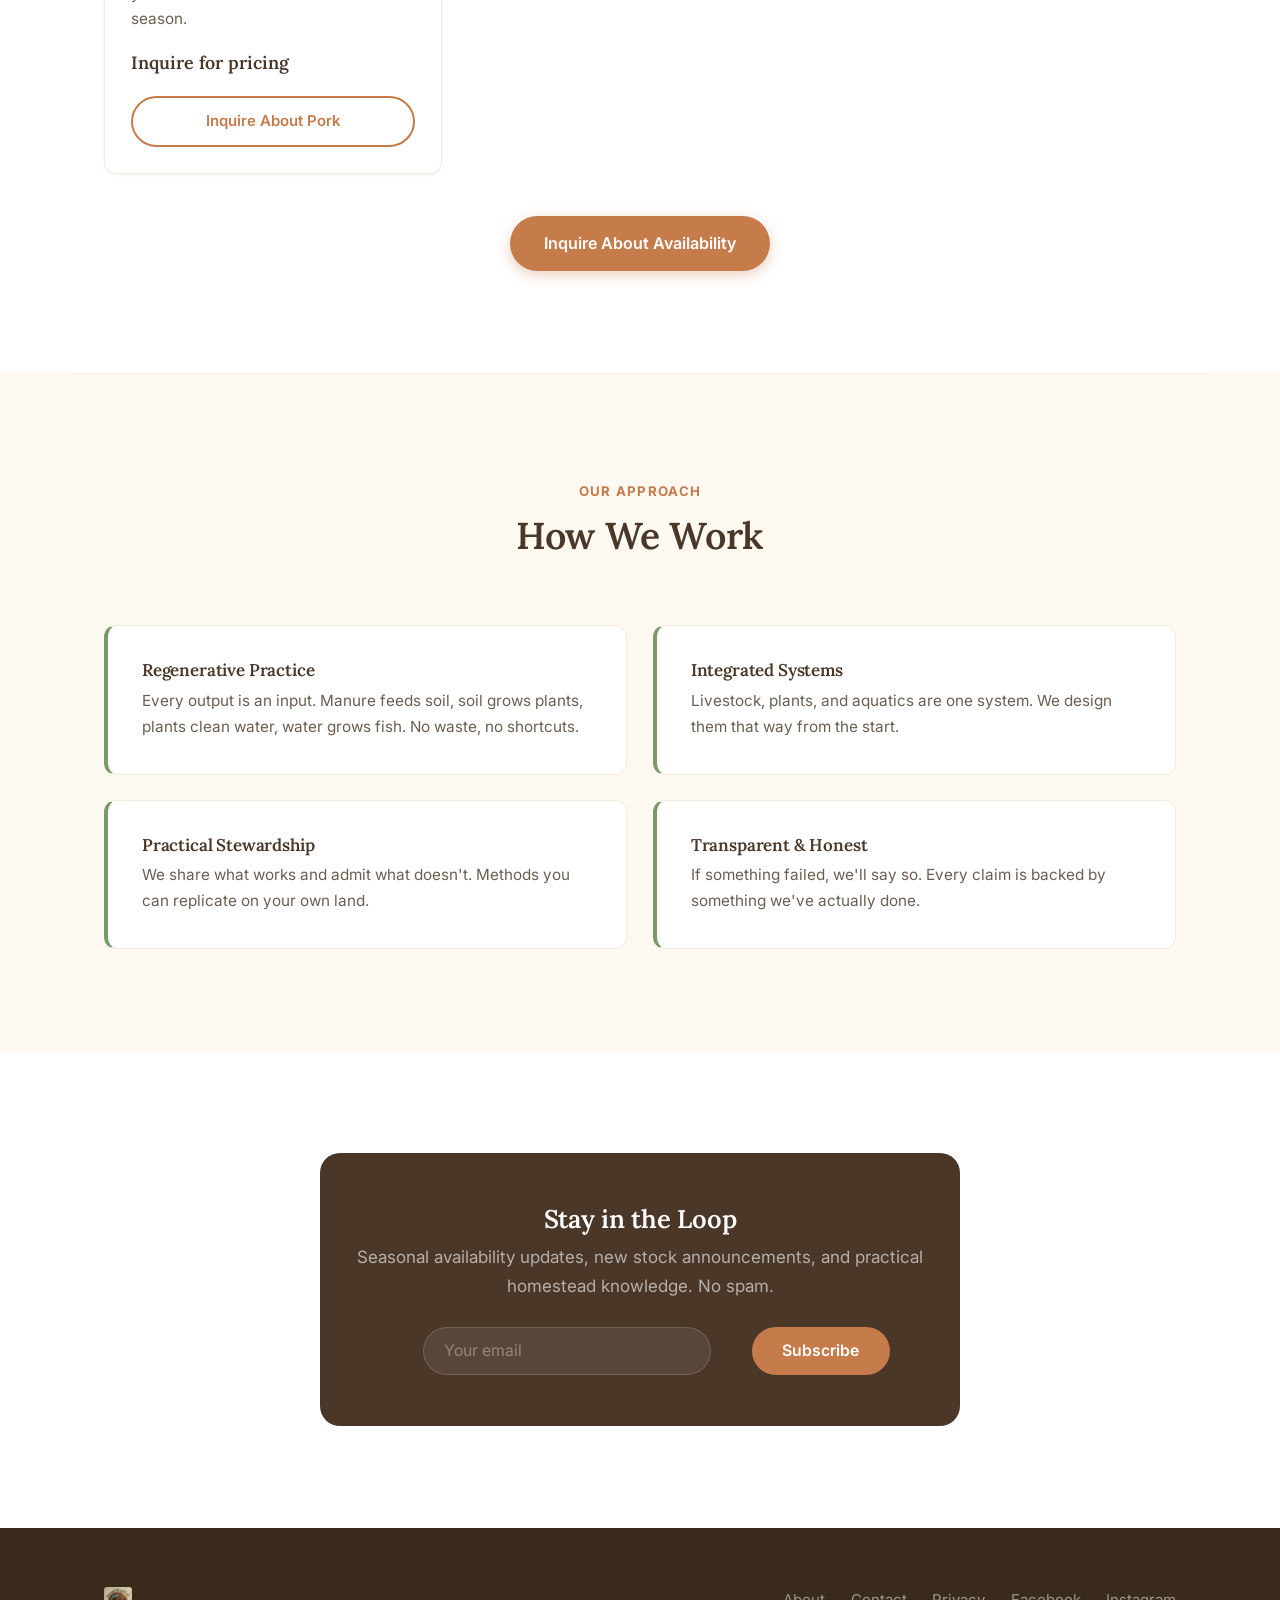
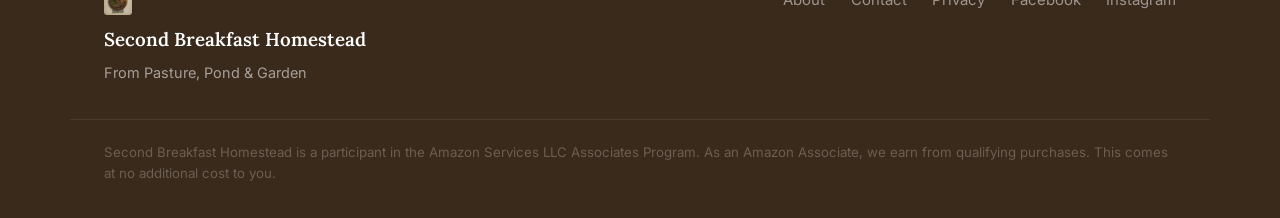
==== commit 218e081b: "Update pillar descriptions, Medaka image, Garden thumbnail, section heading - Three Operations headi" ====
--- a/index.html
+++ b/index.html
@@ -80,8 +80,8 @@
     <div class="container">
       <div class="section-header">
         <span class="section-label">What We Do</span>
-        <h2>Three Operations, One System</h2>
-        <p>Each pillar stands on its own. Together, they form a closed loop — animals build soil, soil grows plants, plants filter water, water sustains fish.</p>
+        <h2>Three Operations, Natural Systems</h2>
+        <p>Each operation is rooted in natural systems — working with the land, not against it.</p>
       </div>
       <div class="pillars-grid">
         <!-- Livestock -->
@@ -94,7 +94,7 @@
           >
           <div class="pillar-card-body">
             <h3>Livestock &amp; Eggs</h3>
-            <p>Pastured pork and eggs from animals raised on rotated pasture and forest understory — the way they were meant to live.</p>
+            <p>Pastured pork, eggs, and beef raised with regenerative practices and processed locally.</p>
             <a href="livestock-eggs.html" class="pillar-link">Browse Livestock &amp; Eggs</a>
           </div>
         </article>
@@ -103,13 +103,13 @@
         <article class="pillar-card">
           <img
             class="pillar-card-img"
-            src="https://picsum.photos/seed/seedlings/600/400"
-            alt="Plant starters in a nursery"
+            src="assets/images/pasture-bg.jpg"
+            alt="Garden and perennial plants"
             loading="lazy"
           >
           <div class="pillar-card-body">
             <h3>Garden &amp; Perennials</h3>
-            <p>Vegetable starters, fruit trees, pond plants, and soil-building perennials — all started in living soil, ready for real conditions.</p>
+            <p>Our plant offerings are currently growing. Comfrey root cuttings available by inquiry.</p>
             <a href="garden-perennials.html" class="pillar-link">Browse Garden &amp; Perennials</a>
           </div>
         </article>
@@ -124,7 +124,7 @@
           >
           <div class="pillar-card-body">
             <h3>Fish &amp; Ponds</h3>
-            <p>Ornamental fish bred in outdoor pond systems, plus curated supply kits and the knowledge to keep them thriving.</p>
+            <p>Healthy, locally raised ornamental fish for your aquarium or outdoor pond.</p>
             <a href="fish-ponds.html" class="pillar-link">Browse Fish &amp; Ponds</a>
           </div>
         </article>
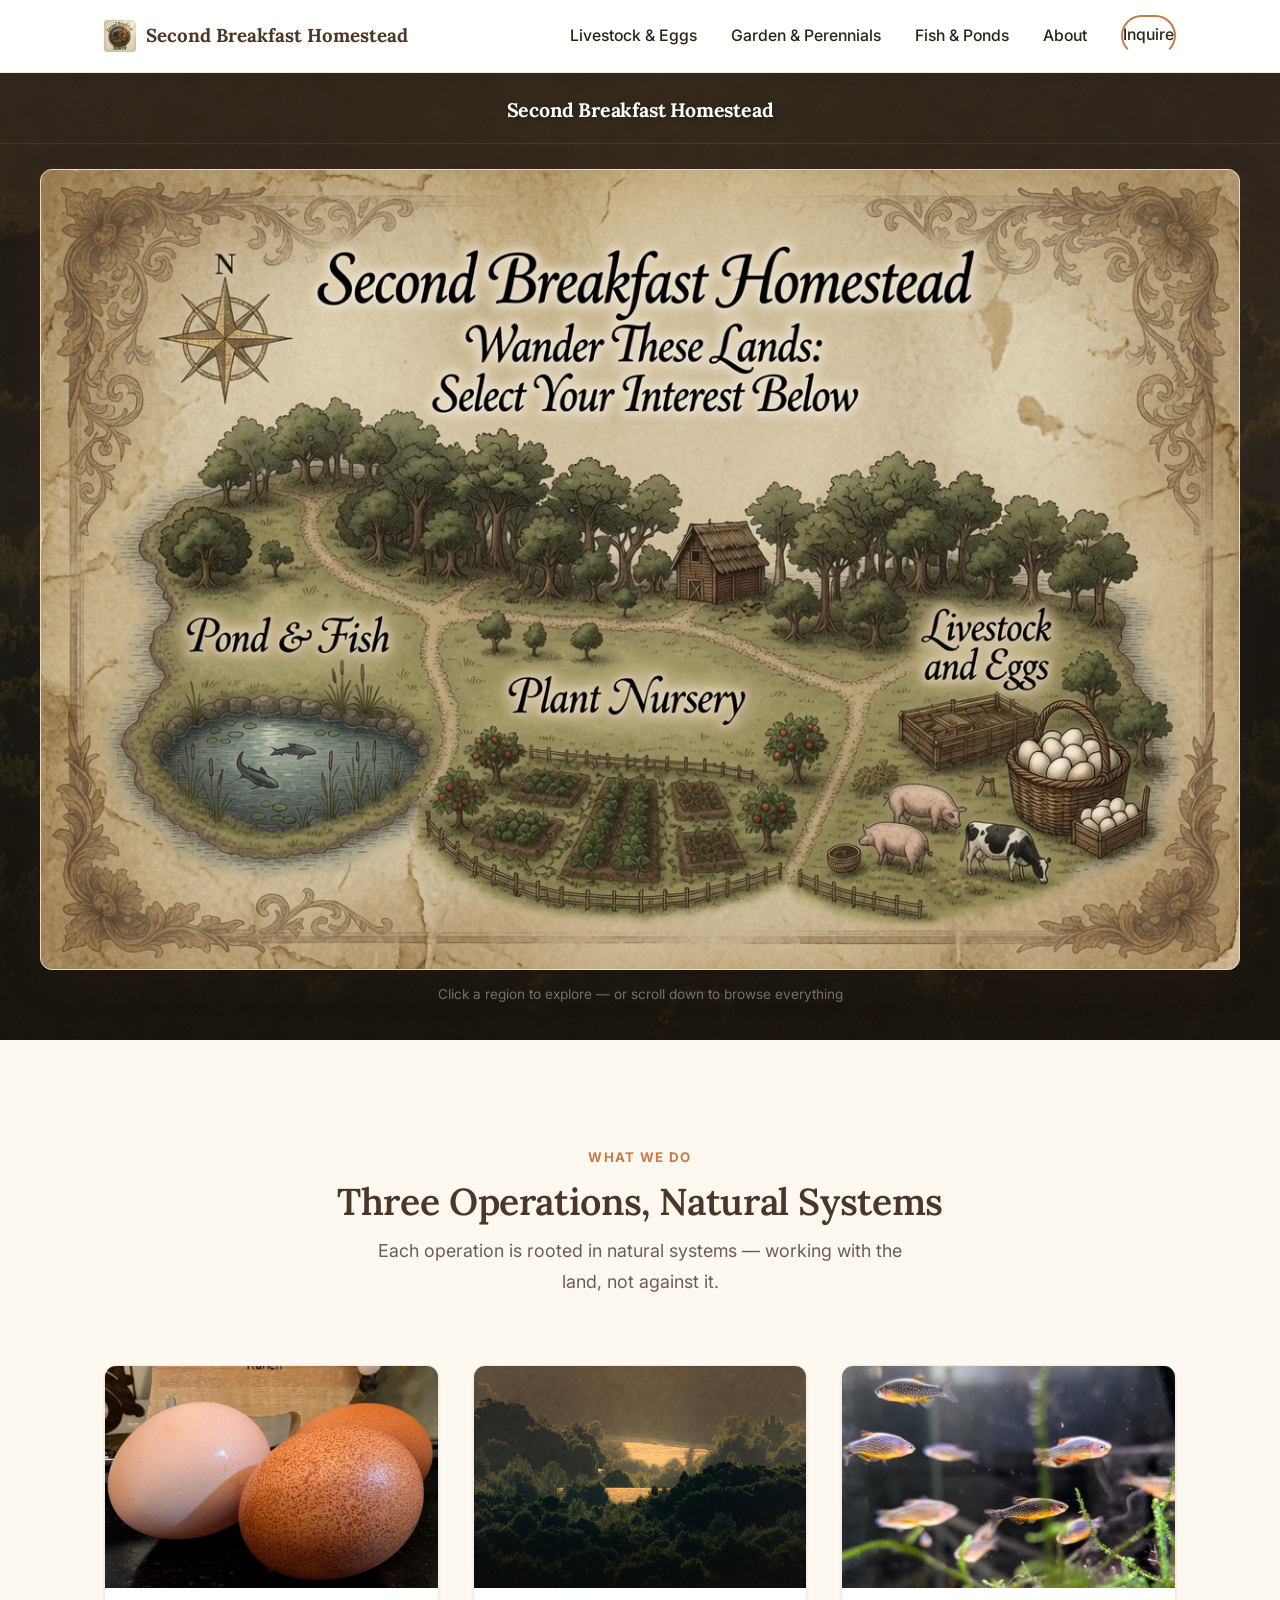
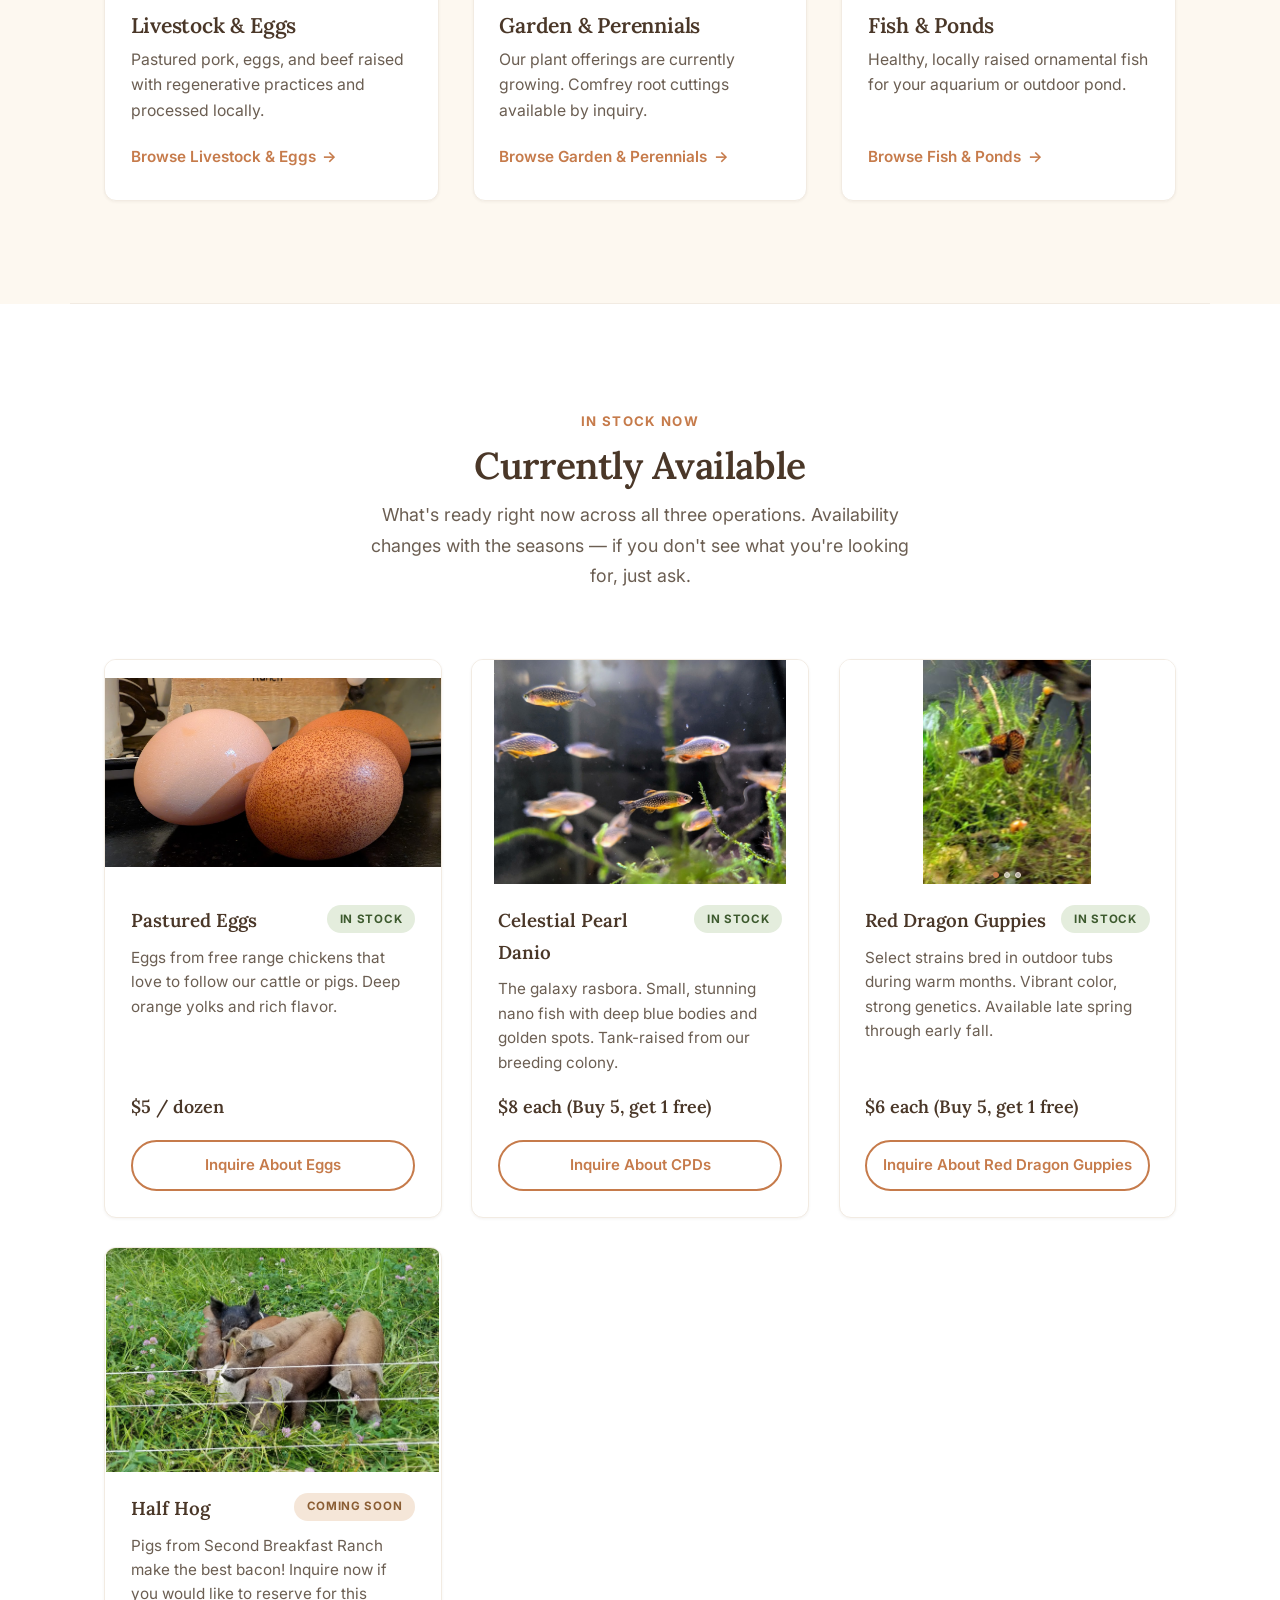
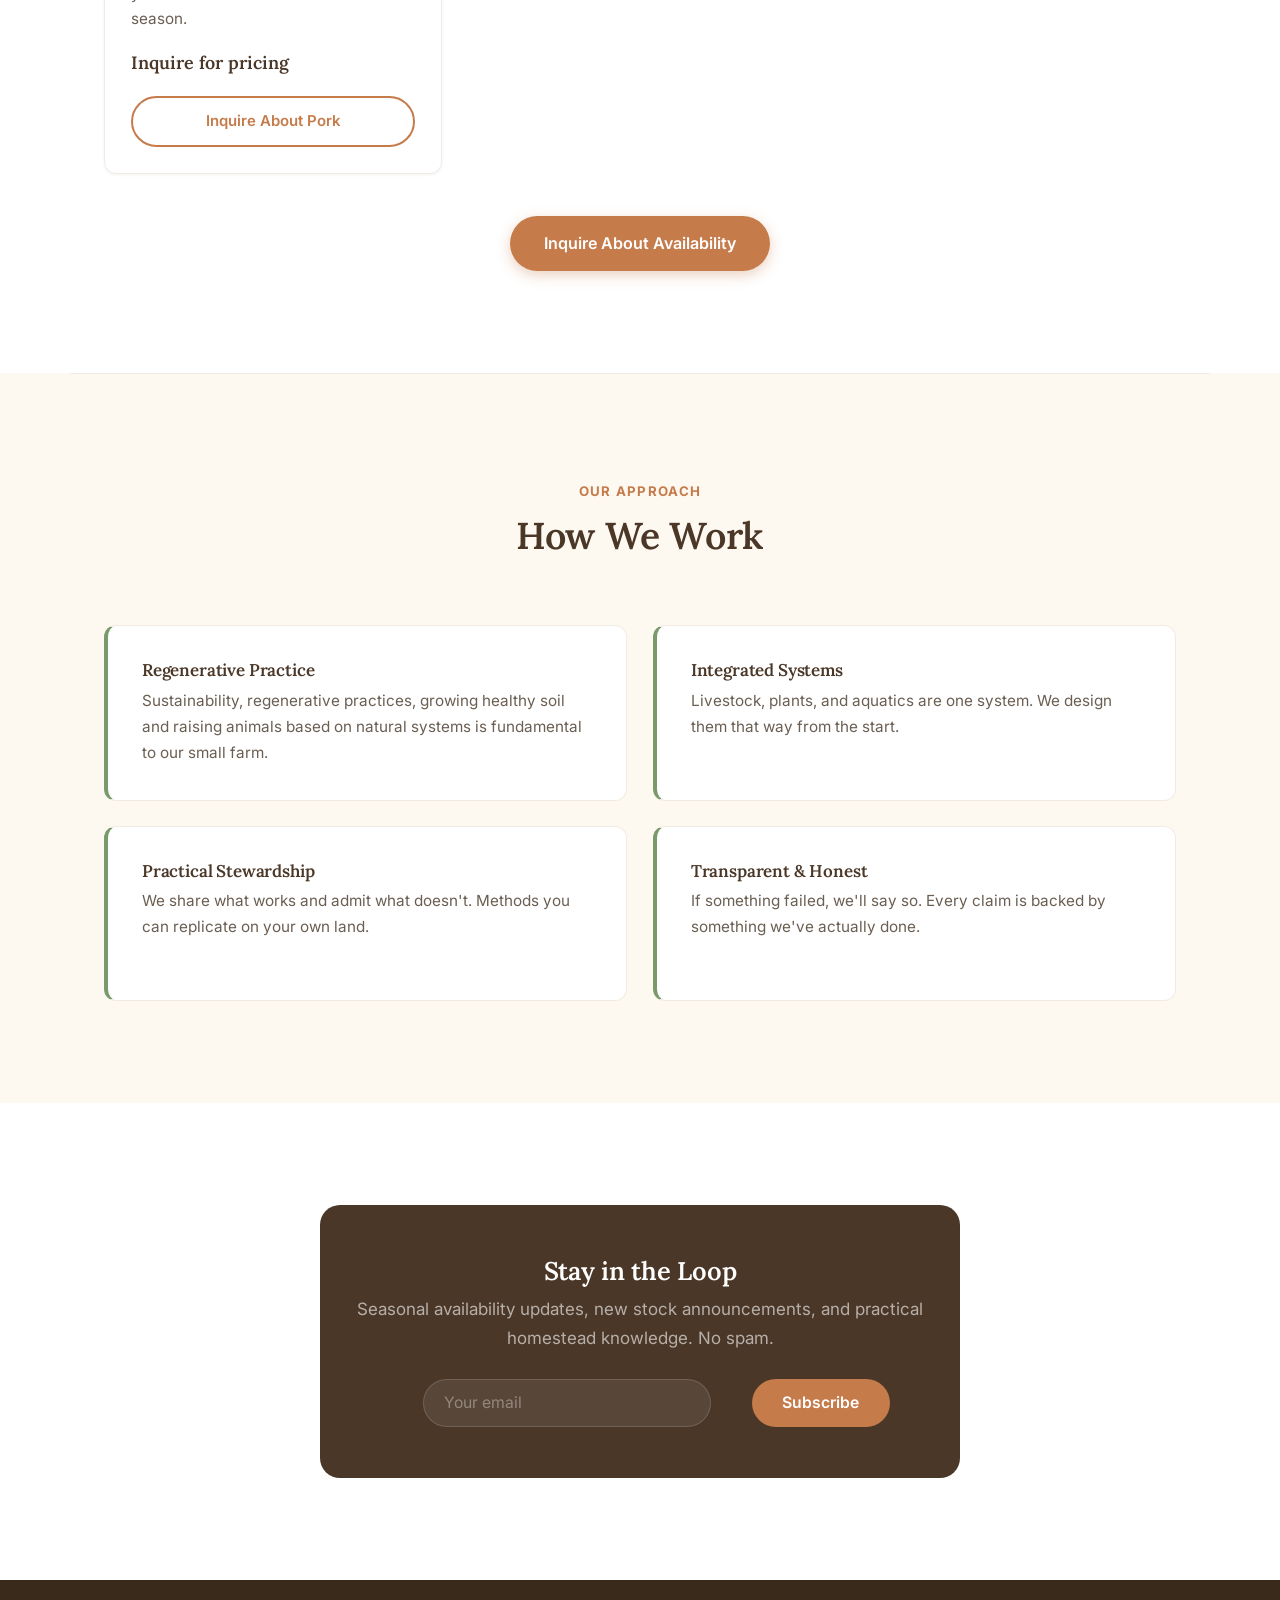
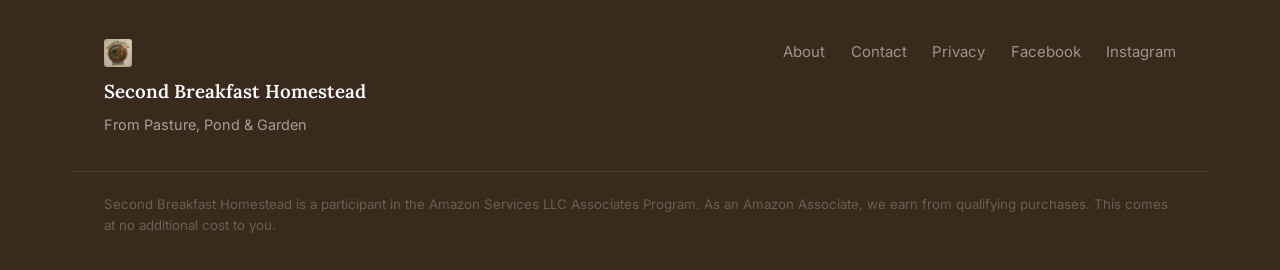
==== commit 2aa6ebf1: "Update Regenerative Practice value card text" ====
--- a/index.html
+++ b/index.html
@@ -230,7 +230,7 @@
       <div class="values-grid">
         <div class="value-card">
           <h4>Regenerative Practice</h4>
-          <p>Every output is an input. Manure feeds soil, soil grows plants, plants clean water, water grows fish. No waste, no shortcuts.</p>
+          <p>Sustainability, regenerative practices, growing healthy soil and raising animals based on natural systems is fundamental to our small farm.</p>
         </div>
         <div class="value-card">
           <h4>Integrated Systems</h4>
